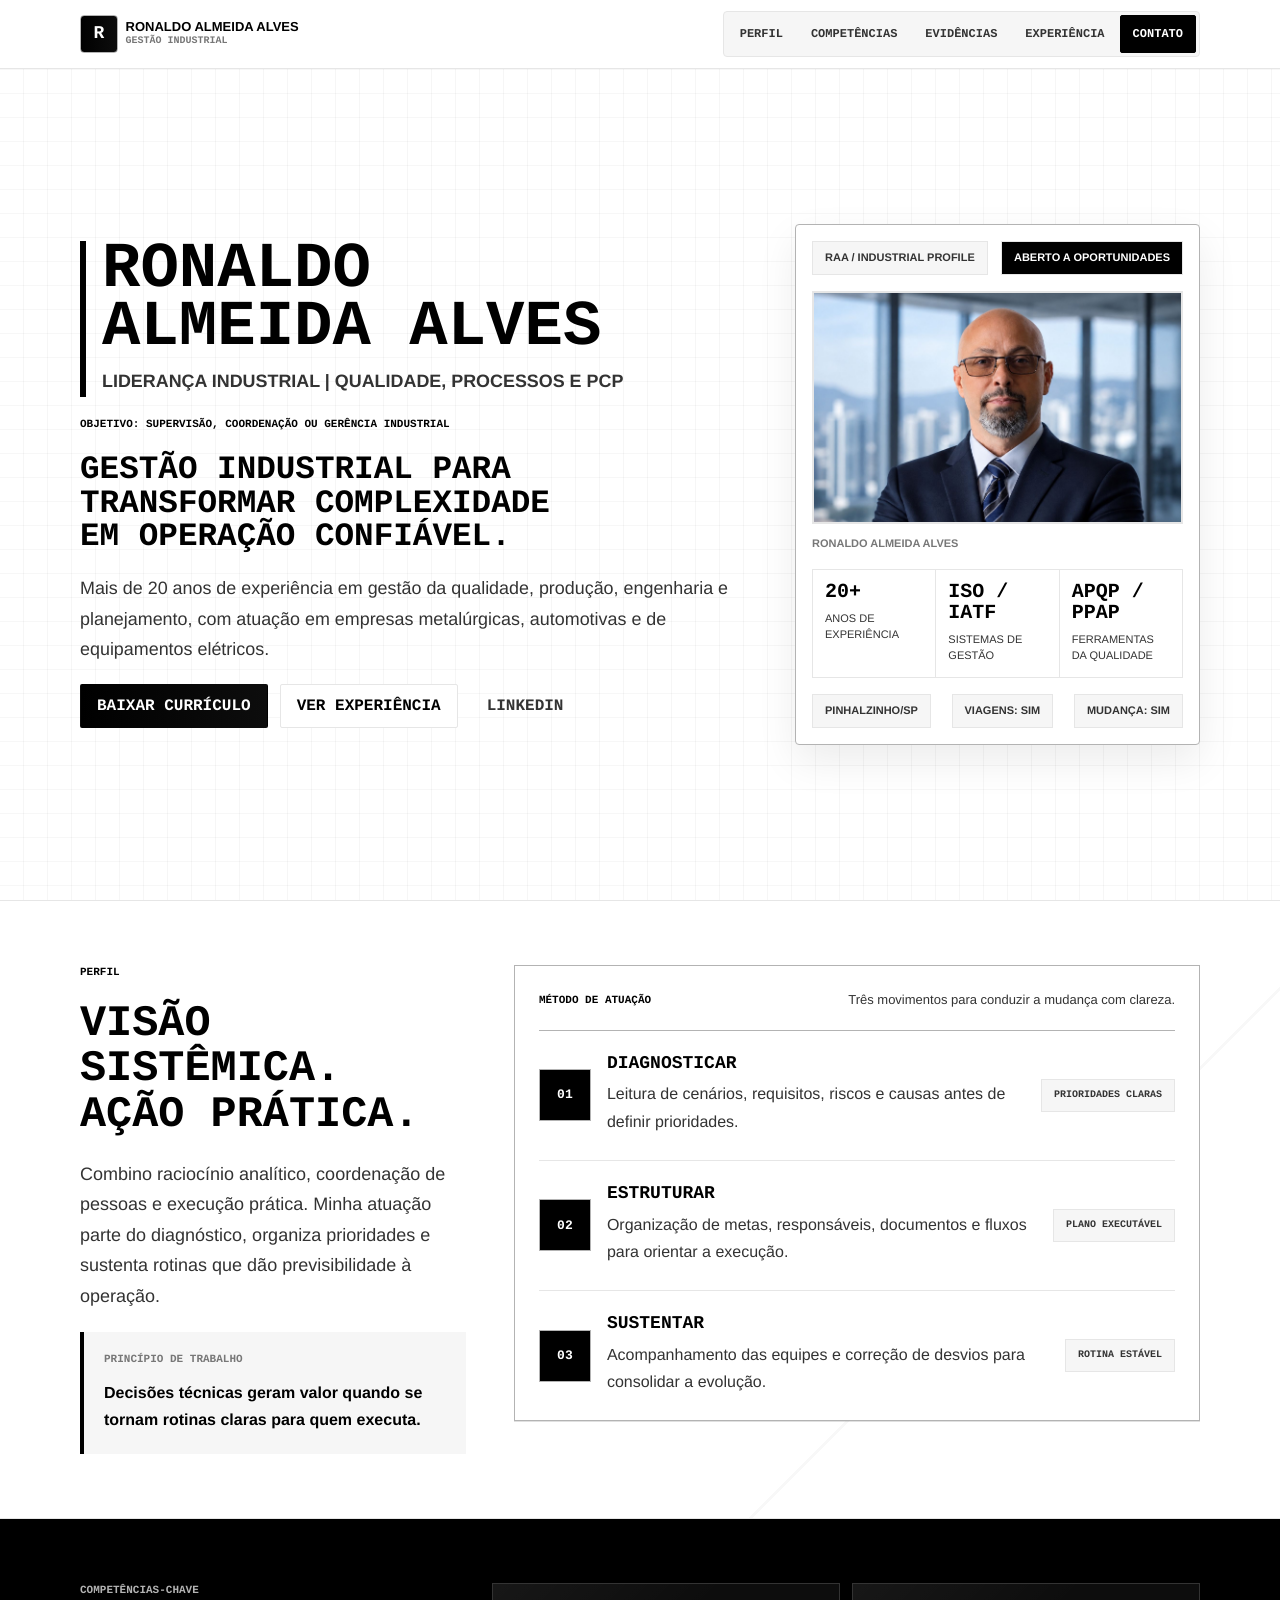
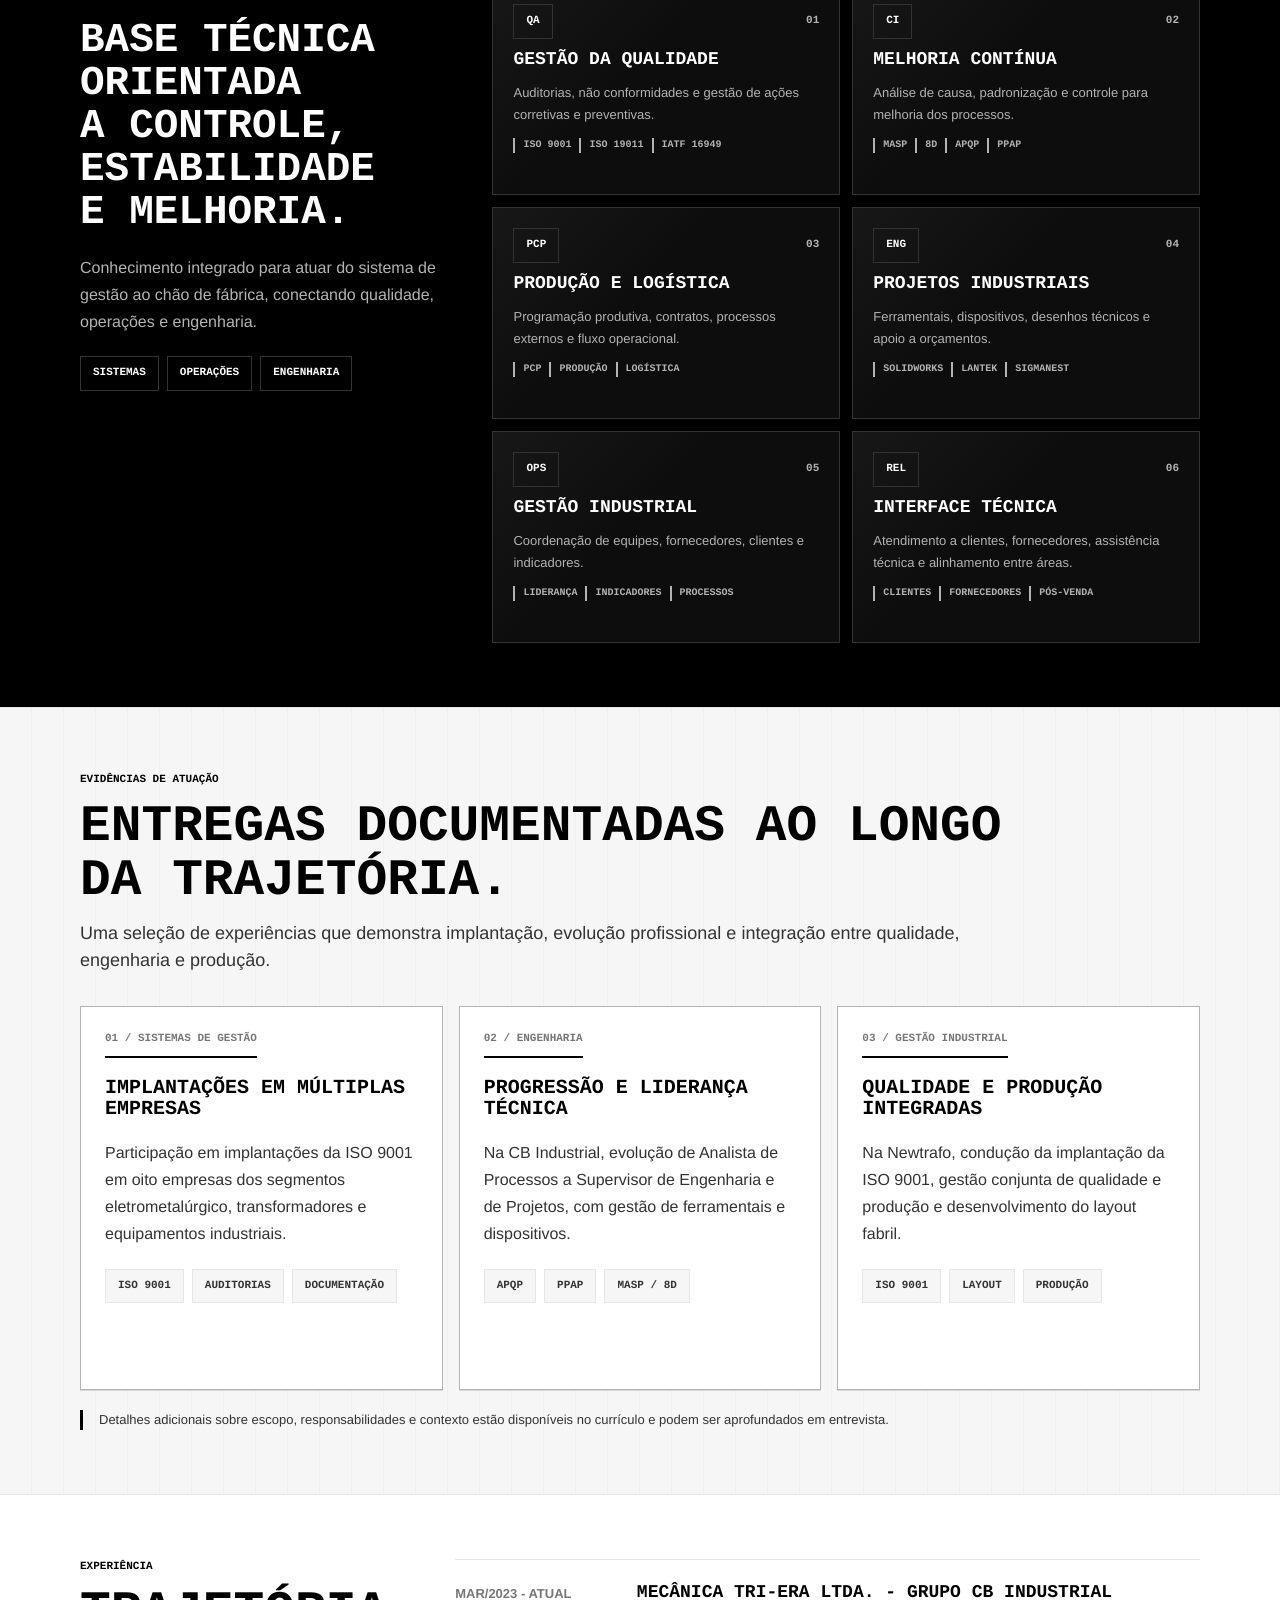
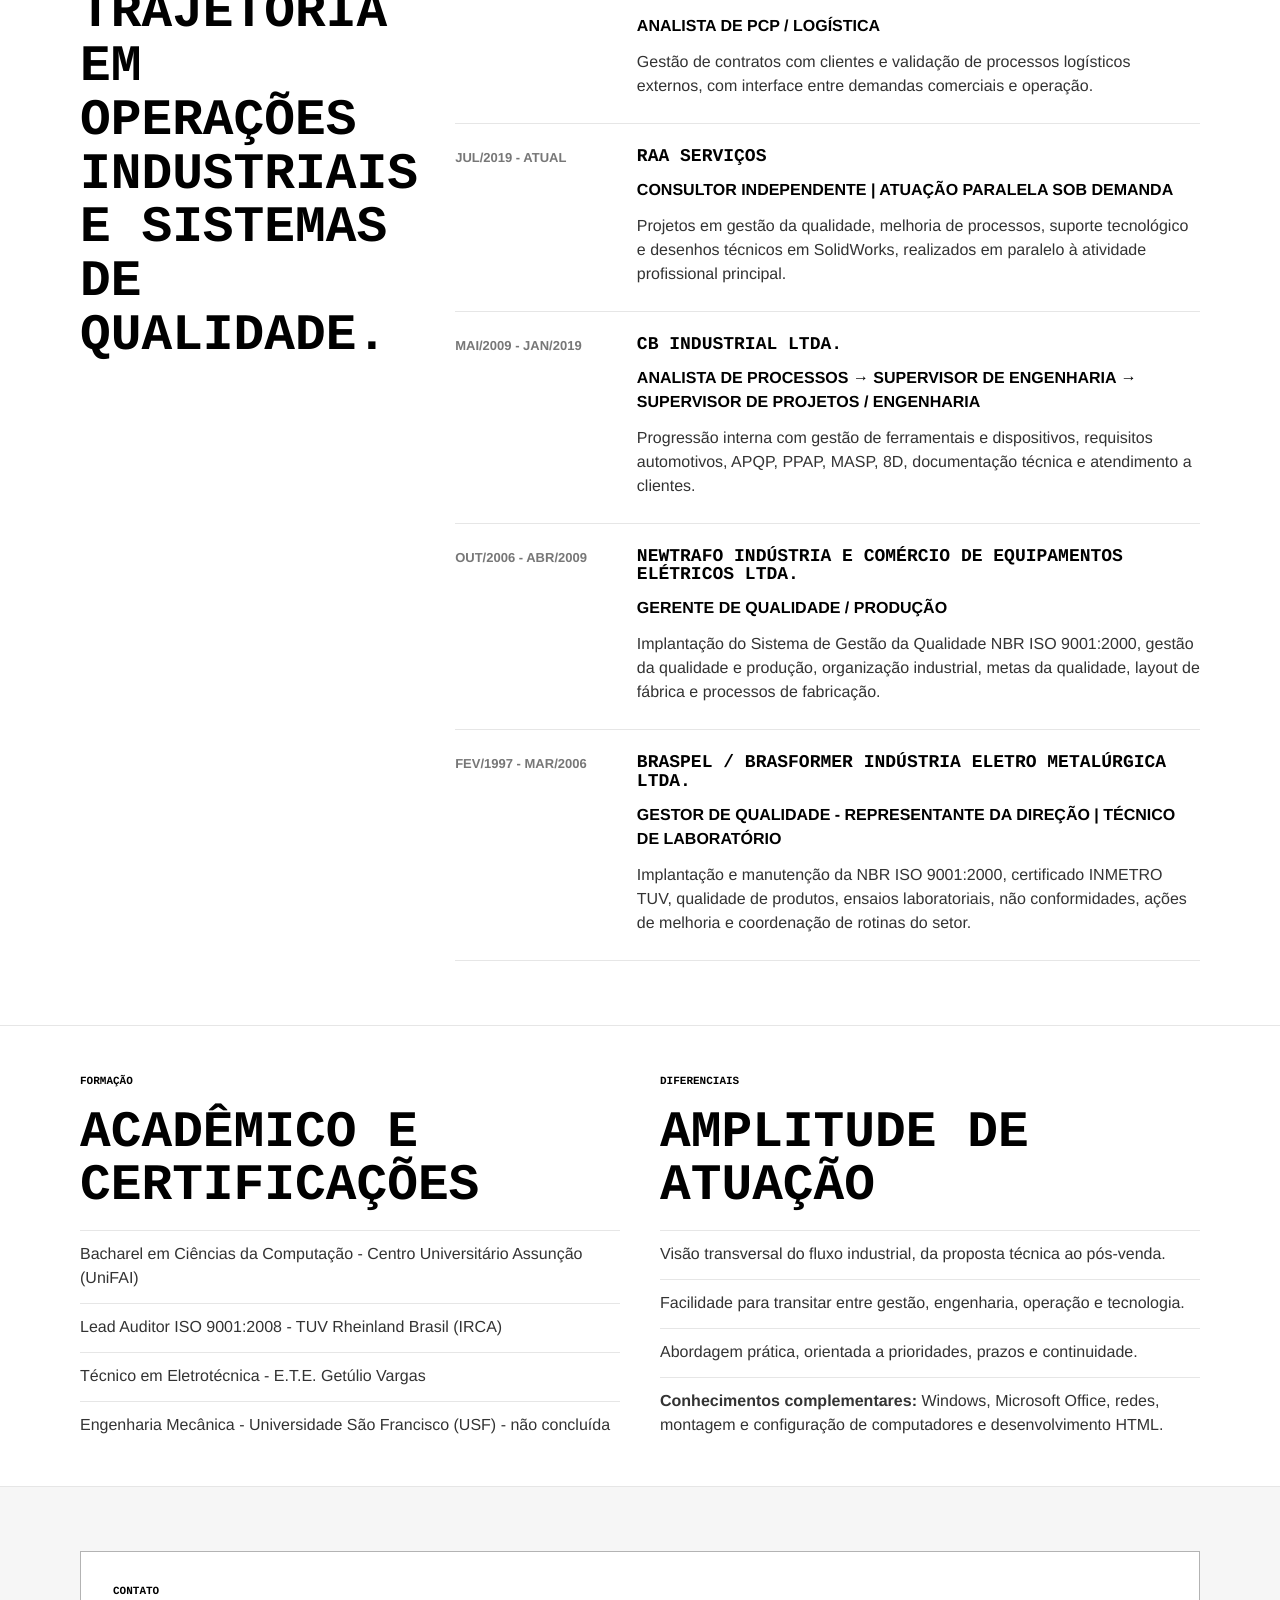
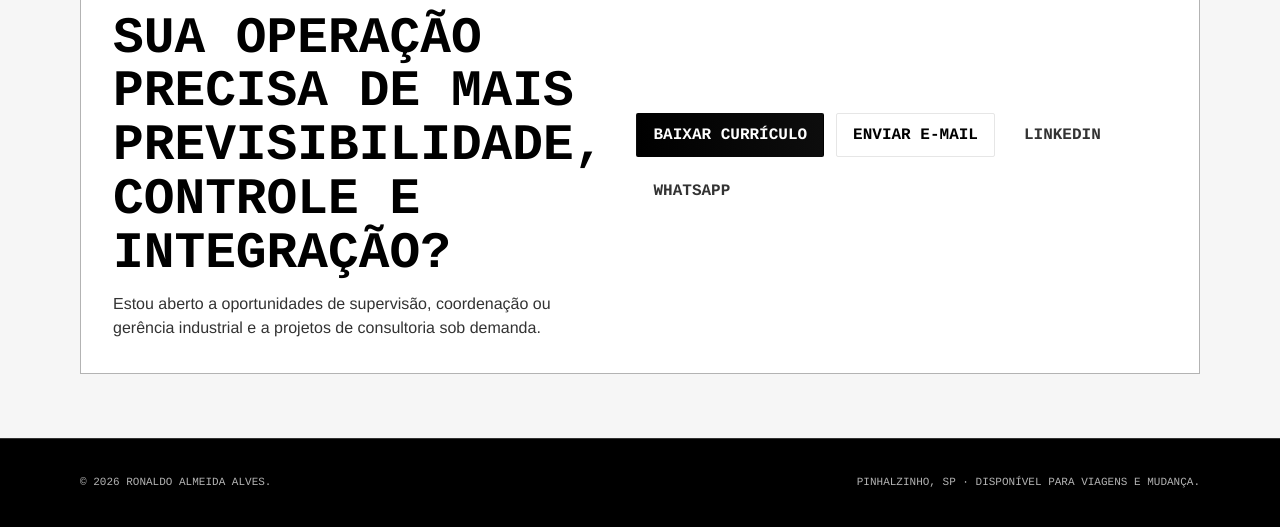
==== index.html @ 5440676a "Publica portfolio profissional" ====
<!doctype html>
<html lang="pt-BR">
  <head>
    <meta charset="utf-8">
    <meta name="viewport" content="width=device-width, initial-scale=1">
    <meta name="description" content="Portfólio de Ronaldo Almeida Alves, profissional de liderança industrial com mais de 20 anos de experiência em qualidade, processos, produção e PCP.">
    <meta name="author" content="Ronaldo Almeida Alves">
    <meta name="robots" content="index, follow">
    <meta name="theme-color" content="#000000">
    <meta property="og:locale" content="pt_BR">
    <meta property="og:type" content="website">
    <meta property="og:title" content="Ronaldo Almeida Alves | Liderança Industrial">
    <meta property="og:description" content="Mais de 20 anos de experiência em qualidade, processos, produção, engenharia e planejamento industrial.">
    <meta property="og:image" content="./assets/images/compartilhamento-raa.png">
    <meta property="og:image:width" content="1200">
    <meta property="og:image:height" content="630">
    <meta name="twitter:card" content="summary_large_image">
    <title>Ronaldo Almeida Alves | Liderança Industrial</title>
    <link rel="icon" href="./assets/icons/favicon.svg" type="image/svg+xml">
    <link rel="me" href="https://www.linkedin.com/in/ronaldoalves1978">
    <link rel="stylesheet" href="./assets/css/design-system/tokens/tokens.css">
    <link rel="stylesheet" href="./assets/css/design-system/components.css">
    <link rel="stylesheet" href="./assets/css/portfolio.css">
    <script src="./assets/js/portfolio.js" defer></script>
  </head>
  <body>
    <a class="skip-link" href="#conteudo">Pular para o conteúdo</a>
    <header class="site-header">
      <div class="ds-container site-header__inner">
        <a class="ds-logo" href="#topo" aria-label="Ronaldo Almeida Alves">
          <span class="ds-logo__mark">R</span>
          <span class="site-brand__text">
            <strong>Ronaldo Almeida Alves</strong>
            <small>Gestão industrial</small>
          </span>
        </a>
        <button class="menu-toggle" type="button" aria-expanded="false" aria-controls="navegacao-principal">
          <span>Menu</span>
          <span class="menu-toggle__icon" aria-hidden="true"></span>
        </button>
        <nav class="site-nav" id="navegacao-principal" aria-label="Navegação principal">
          <a href="#perfil">Perfil</a>
          <a href="#competencias">Competências</a>
          <a href="#resultados">Evidências</a>
          <a href="#experiencia">Experiência</a>
          <a class="site-nav__contact" href="#contato">Contato</a>
        </nav>
      </div>
    </header>

    <main id="conteudo" tabindex="-1">
      <section class="hero">
        <span id="topo" class="anchor-target" aria-hidden="true"></span>
        <div class="ds-container hero__grid">
          <div class="hero__content">
            <div class="hero-identity" aria-label="Identidade profissional">
              <h1 class="hero-identity__name">Ronaldo Almeida Alves</h1>
              <p class="hero-identity__role">Liderança Industrial | Qualidade, Processos e PCP</p>
            </div>
            <span class="ds-eyebrow">Objetivo: supervisão, coordenação ou gerência industrial</span>
            <h2 class="hero__statement">Gestão industrial para transformar complexidade em operação confiável.</h2>
            <p>
              Mais de 20 anos de experiência em gestão da qualidade, produção, engenharia e planejamento, com atuação em empresas metalúrgicas, automotivas e de equipamentos elétricos.
            </p>
            <div class="hero__actions">
              <a class="ds-button ds-button--primary" href="./CV-Ronaldo.pdf" download>Baixar currículo</a>
              <a class="ds-button ds-button--secondary" href="#experiencia">Ver experiência</a>
              <a class="ds-button ds-button--ghost" href="https://www.linkedin.com/in/ronaldoalves1978" target="_blank" rel="me noopener noreferrer">LinkedIn</a>
            </div>
          </div>

          <aside class="hero-panel" aria-label="Resumo profissional">
            <div class="hero-panel__top">
              <span class="panel-code">RAA / INDUSTRIAL PROFILE</span>
              <span class="panel-status">Aberto a oportunidades</span>
            </div>
            <figure class="hero-photo">
              <div class="hero-photo__placeholder">
                <img src="./assets/images/perfil-raa.jpeg" width="1527" height="1030" alt="Retrato profissional de Ronaldo Almeida Alves" fetchpriority="high" decoding="async">
              </div>
              <figcaption>Ronaldo Almeida Alves</figcaption>
            </figure>
            <dl class="hero-metrics">
              <div>
                <dt>20+</dt>
                <dd>anos de experiência</dd>
              </div>
              <div>
                <dt>ISO / IATF</dt>
                <dd>sistemas de gestão</dd>
              </div>
              <div>
                <dt>APQP / PPAP</dt>
                <dd>ferramentas da qualidade</dd>
              </div>
            </dl>
            <div class="availability">
              <span>Pinhalzinho/SP</span>
              <span>Viagens: sim</span>
              <span>Mudança: sim</span>
            </div>
          </aside>
        </div>
      </section>

      <section class="section profile-section" id="perfil">
        <div class="ds-container profile-layout">
          <div class="section__heading profile-intro">
            <span class="ds-eyebrow">Perfil</span>
            <h2>Visão sistêmica. Ação prática.</h2>
            <p class="lead">
              Combino raciocínio analítico, coordenação de pessoas e execução prática. Minha atuação parte do diagnóstico, organiza prioridades e sustenta rotinas que dão previsibilidade à operação.
            </p>
            <div class="profile-principle">
              <span>Princípio de trabalho</span>
              <p>Decisões técnicas geram valor quando se tornam rotinas claras para quem executa.</p>
            </div>
          </div>
          <div class="profile-process-panel">
            <div class="profile-process__header">
              <span class="ds-eyebrow">Método de atuação</span>
              <p>Três movimentos para conduzir a mudança com clareza.</p>
            </div>
            <ol class="profile-process">
              <li class="profile-step">
                <span class="profile-step__index">01</span>
                <div class="profile-step__body">
                  <h3>Diagnosticar</h3>
                  <p>Leitura de cenários, requisitos, riscos e causas antes de definir prioridades.</p>
                </div>
                <span class="profile-step__output">Prioridades claras</span>
              </li>
              <li class="profile-step">
                <span class="profile-step__index">02</span>
                <div class="profile-step__body">
                  <h3>Estruturar</h3>
                  <p>Organização de metas, responsáveis, documentos e fluxos para orientar a execução.</p>
                </div>
                <span class="profile-step__output">Plano executável</span>
              </li>
              <li class="profile-step">
                <span class="profile-step__index">03</span>
                <div class="profile-step__body">
                  <h3>Sustentar</h3>
                  <p>Acompanhamento das equipes e correção de desvios para consolidar a evolução.</p>
                </div>
                <span class="profile-step__output">Rotina estável</span>
              </li>
            </ol>
          </div>
        </div>
      </section>

      <section class="section section--dark" id="competencias">
        <div class="ds-container capability-layout">
          <div class="section__heading capability-intro">
            <span class="ds-eyebrow">Competências-chave</span>
            <h2>Base técnica orientada a controle, estabilidade e melhoria.</h2>
            <p>Conhecimento integrado para atuar do sistema de gestão ao chão de fábrica, conectando qualidade, operações e engenharia.</p>
            <ul class="capability-focus" aria-label="Principais frentes de atuação">
              <li>Sistemas</li>
              <li>Operações</li>
              <li>Engenharia</li>
            </ul>
          </div>
          <div class="capability-grid">
            <article class="capability">
              <div class="capability__meta"><span class="capability__code">QA</span><span class="capability__number">01</span></div>
              <h3>Gestão da qualidade</h3>
              <p>Auditorias, não conformidades e gestão de ações corretivas e preventivas.</p>
              <ul class="capability__tools"><li>ISO 9001</li><li>ISO 19011</li><li>IATF 16949</li></ul>
            </article>
            <article class="capability">
              <div class="capability__meta"><span class="capability__code">CI</span><span class="capability__number">02</span></div>
              <h3>Melhoria contínua</h3>
              <p>Análise de causa, padronização e controle para melhoria dos processos.</p>
              <ul class="capability__tools"><li>MASP</li><li>8D</li><li>APQP</li><li>PPAP</li></ul>
            </article>
            <article class="capability">
              <div class="capability__meta"><span class="capability__code">PCP</span><span class="capability__number">03</span></div>
              <h3>Produção e logística</h3>
              <p>Programação produtiva, contratos, processos externos e fluxo operacional.</p>
              <ul class="capability__tools"><li>PCP</li><li>Produção</li><li>Logística</li></ul>
            </article>
            <article class="capability">
              <div class="capability__meta"><span class="capability__code">ENG</span><span class="capability__number">04</span></div>
              <h3>Projetos industriais</h3>
              <p>Ferramentais, dispositivos, desenhos técnicos e apoio a orçamentos.</p>
              <ul class="capability__tools"><li>SolidWorks</li><li>Lantek</li><li>SigmaNEST</li></ul>
            </article>
            <article class="capability">
              <div class="capability__meta"><span class="capability__code">OPS</span><span class="capability__number">05</span></div>
              <h3>Gestão industrial</h3>
              <p>Coordenação de equipes, fornecedores, clientes e indicadores.</p>
              <ul class="capability__tools"><li>Liderança</li><li>Indicadores</li><li>Processos</li></ul>
            </article>
            <article class="capability">
              <div class="capability__meta"><span class="capability__code">REL</span><span class="capability__number">06</span></div>
              <h3>Interface técnica</h3>
              <p>Atendimento a clientes, fornecedores, assistência técnica e alinhamento entre áreas.</p>
              <ul class="capability__tools"><li>Clientes</li><li>Fornecedores</li><li>Pós-venda</li></ul>
            </article>
          </div>
        </div>
      </section>

      <section class="section results-section" id="resultados">
        <div class="ds-container">
          <div class="section__heading section__heading--wide">
            <span class="ds-eyebrow">Evidências de atuação</span>
            <h2>Entregas documentadas ao longo da trajetória.</h2>
            <p class="lead">Uma seleção de experiências que demonstra implantação, evolução profissional e integração entre qualidade, engenharia e produção.</p>
          </div>
          <div class="results-grid">
            <article class="result-card">
              <span class="result-card__index">01 / Sistemas de gestão</span>
              <h3>Implantações em múltiplas empresas</h3>
              <p>Participação em implantações da ISO 9001 em oito empresas dos segmentos eletrometalúrgico, transformadores e equipamentos industriais.</p>
              <ul class="result-card__tags" aria-label="Entregas relacionadas">
                <li>ISO 9001</li>
                <li>Auditorias</li>
                <li>Documentação</li>
              </ul>
            </article>
            <article class="result-card">
              <span class="result-card__index">02 / Engenharia</span>
              <h3>Progressão e liderança técnica</h3>
              <p>Na CB Industrial, evolução de Analista de Processos a Supervisor de Engenharia e de Projetos, com gestão de ferramentais e dispositivos.</p>
              <ul class="result-card__tags" aria-label="Entregas relacionadas">
                <li>APQP</li>
                <li>PPAP</li>
                <li>MASP / 8D</li>
              </ul>
            </article>
            <article class="result-card">
              <span class="result-card__index">03 / Gestão industrial</span>
              <h3>Qualidade e produção integradas</h3>
              <p>Na Newtrafo, condução da implantação da ISO 9001, gestão conjunta de qualidade e produção e desenvolvimento do layout fabril.</p>
              <ul class="result-card__tags" aria-label="Entregas relacionadas">
                <li>ISO 9001</li>
                <li>Layout</li>
                <li>Produção</li>
              </ul>
            </article>
          </div>
          <p class="results-note">Detalhes adicionais sobre escopo, responsabilidades e contexto estão disponíveis no currículo e podem ser aprofundados em entrevista.</p>
        </div>
      </section>

      <section class="section" id="experiencia">
        <div class="ds-container section__grid">
          <div class="section__heading">
            <span class="ds-eyebrow">Experiência</span>
            <h2>Trajetória em operações industriais e sistemas de qualidade.</h2>
          </div>
          <div class="timeline">
            <article class="timeline-item">
              <div class="timeline-item__date">Mar/2023 - Atual</div>
              <div class="timeline-item__body">
                <h3>Mecânica Tri-Era Ltda. - Grupo CB Industrial</h3>
                <p class="role">Analista de PCP / Logística</p>
                <p>Gestão de contratos com clientes e validação de processos logísticos externos, com interface entre demandas comerciais e operação.</p>
              </div>
            </article>

            <article class="timeline-item">
              <div class="timeline-item__date">Jul/2019 - Atual</div>
              <div class="timeline-item__body">
                <h3>RAA Serviços</h3>
                <p class="role">Consultor independente | Atuação paralela sob demanda</p>
                <p>Projetos em gestão da qualidade, melhoria de processos, suporte tecnológico e desenhos técnicos em SolidWorks, realizados em paralelo à atividade profissional principal.</p>
              </div>
            </article>

            <article class="timeline-item">
              <div class="timeline-item__date">Mai/2009 - Jan/2019</div>
              <div class="timeline-item__body">
                <h3>CB Industrial Ltda.</h3>
                <p class="role">Analista de Processos → Supervisor de Engenharia → Supervisor de Projetos / Engenharia</p>
                <p>Progressão interna com gestão de ferramentais e dispositivos, requisitos automotivos, APQP, PPAP, MASP, 8D, documentação técnica e atendimento a clientes.</p>
              </div>
            </article>

            <article class="timeline-item">
              <div class="timeline-item__date">Out/2006 - Abr/2009</div>
              <div class="timeline-item__body">
                <h3>Newtrafo Indústria e Comércio de Equipamentos Elétricos Ltda.</h3>
                <p class="role">Gerente de Qualidade / Produção</p>
                <p>Implantação do Sistema de Gestão da Qualidade NBR ISO 9001:2000, gestão da qualidade e produção, organização industrial, metas da qualidade, layout de fábrica e processos de fabricação.</p>
              </div>
            </article>

            <article class="timeline-item">
              <div class="timeline-item__date">Fev/1997 - Mar/2006</div>
              <div class="timeline-item__body">
                <h3>BRASPEL / BRASFORMER Indústria Eletro Metalúrgica Ltda.</h3>
                <p class="role">Gestor de Qualidade - Representante da Direção | Técnico de Laboratório</p>
                <p>Implantação e manutenção da NBR ISO 9001:2000, certificado INMETRO TUV, qualidade de produtos, ensaios laboratoriais, não conformidades, ações de melhoria e coordenação de rotinas do setor.</p>
              </div>
            </article>
          </div>
        </div>
      </section>

      <section class="section section--compact">
        <div class="ds-container proof-grid">
          <article>
            <span class="ds-eyebrow">Formação</span>
            <h2>Acadêmico e certificações</h2>
            <ul class="technical-list">
              <li>Bacharel em Ciências da Computação - Centro Universitário Assunção (UniFAI)</li>
              <li>Lead Auditor ISO 9001:2008 - TUV Rheinland Brasil (IRCA)</li>
              <li>Técnico em Eletrotécnica - E.T.E. Getúlio Vargas</li>
              <li>Engenharia Mecânica - Universidade São Francisco (USF) - não concluída</li>
            </ul>
          </article>

          <article>
            <span class="ds-eyebrow">Diferenciais</span>
            <h2>Amplitude de atuação</h2>
            <ul class="technical-list">
              <li>Visão transversal do fluxo industrial, da proposta técnica ao pós-venda.</li>
              <li>Facilidade para transitar entre gestão, engenharia, operação e tecnologia.</li>
              <li>Abordagem prática, orientada a prioridades, prazos e continuidade.</li>
              <li><strong>Conhecimentos complementares:</strong> Windows, Microsoft Office, redes, montagem e configuração de computadores e desenvolvimento HTML.</li>
            </ul>
          </article>
        </div>
      </section>

      <section class="contact-section" id="contato">
        <div class="ds-container contact-card">
          <div>
            <span class="ds-eyebrow">Contato</span>
            <h2>Sua operação precisa de mais previsibilidade, controle e integração?</h2>
            <p>Estou aberto a oportunidades de supervisão, coordenação ou gerência industrial e a projetos de consultoria sob demanda.</p>
          </div>
          <div class="contact-actions">
            <a class="ds-button ds-button--primary" href="./CV-Ronaldo.pdf" download>Baixar currículo</a>
            <a class="ds-button ds-button--secondary" href="mailto:raamobile@icloud.com">Enviar e-mail</a>
            <a class="ds-button ds-button--ghost" href="https://www.linkedin.com/in/ronaldoalves1978" target="_blank" rel="me noopener noreferrer">LinkedIn</a>
            <a class="ds-button ds-button--ghost" href="https://wa.me/5511983111012" target="_blank" rel="noopener noreferrer" aria-label="Conversar com Ronaldo pelo WhatsApp">WhatsApp</a>
          </div>
        </div>
      </section>
    </main>

    <footer class="site-footer">
      <div class="ds-container site-footer__inner">
        <p>© <span id="current-year">2026</span> Ronaldo Almeida Alves.</p>
        <p>Pinhalzinho, SP · Disponível para viagens e mudança.</p>
      </div>
    </footer>
  </body>
</html>
---- assets/css/design-system/tokens/tokens.css ----
:root {
  color-scheme: light;

  --color-black: #000000;
  --color-charcoal: #0d0d0d;
  --color-gray-900: #1a1a1a;
  --color-gray-700: #333333;
  --color-gray-400: #b3b3b3;
  --color-gray-200: #e6e6e6;
  --color-white: #ffffff;

  --color-bg: #ffffff;
  --color-surface: #ffffff;
  --color-surface-muted: #f6f6f6;
  --color-surface-strong: #0d0d0d;
  --color-text: #000000;
  --color-text-muted: #333333;
  --color-text-subtle: #777777;
  --color-text-inverse: #ffffff;
  --color-border: #e6e6e6;
  --color-border-strong: #b3b3b3;
  --color-brand: #000000;
  --color-brand-hover: #333333;
  --color-brand-soft: #f2f2f2;
  --color-success: #1a1a1a;
  --color-warning: #333333;
  --color-danger: #000000;
  --color-focus: #333333;

  --gradient-black: linear-gradient(90deg, #000000, #0d0d0d);
  --gradient-steel: linear-gradient(90deg, #0d0d0d, #1a1a1a);
  --gradient-machine: linear-gradient(90deg, #1a1a1a, #b3b3b3);
  --gradient-plate: linear-gradient(90deg, #b3b3b3, #e6e6e6);

  --font-sans: Inter, "Segoe UI", Roboto, Helvetica, Arial, sans-serif;
  --font-mono: Consolas, "Cascadia Mono", "Cascadia Code", "Liberation Mono", monospace;

  --font-size-xs: 0.6875rem;
  --font-size-sm: 0.8125rem;
  --font-size-md: 1rem;
  --font-size-lg: 1.125rem;
  --font-size-xl: 1.25rem;
  --font-size-2xl: 1.625rem;
  --font-size-3xl: 2.75rem;

  --font-weight-regular: 400;
  --font-weight-medium: 500;
  --font-weight-semibold: 600;
  --font-weight-bold: 700;

  --line-height-tight: 1.05;
  --line-height-base: 1.5;
  --line-height-relaxed: 1.7;

  --space-1: 0.25rem;
  --space-2: 0.5rem;
  --space-3: 0.75rem;
  --space-4: 1rem;
  --space-5: 1.25rem;
  --space-6: 1.5rem;
  --space-8: 2rem;
  --space-10: 2.5rem;
  --space-12: 3rem;
  --space-16: 4rem;

  --radius-sm: 0.125rem;
  --radius-md: 0.25rem;
  --radius-lg: 0.375rem;
  --radius-pill: 999px;

  --shadow-sm: 0 1px 0 rgb(0 0 0 / 0.12);
  --shadow-md: 0 16px 40px rgb(0 0 0 / 0.08);

  --container-max: 1120px;
  --transition-fast: 140ms ease;
}

[data-theme="dark"] {
  color-scheme: dark;

  --color-bg: #000000;
  --color-surface: #0d0d0d;
  --color-surface-muted: #1a1a1a;
  --color-surface-strong: #ffffff;
  --color-text: #ffffff;
  --color-text-muted: #b3b3b3;
  --color-text-subtle: #8a8a8a;
  --color-text-inverse: #000000;
  --color-border: #333333;
  --color-border-strong: #b3b3b3;
  --color-brand: #ffffff;
  --color-brand-hover: #e6e6e6;
  --color-brand-soft: #1a1a1a;
  --color-success: #e6e6e6;
  --color-warning: #b3b3b3;
  --color-danger: #ffffff;
  --color-focus: #ffffff;
}
---- assets/css/design-system/components.css ----
* {
  box-sizing: border-box;
}

html {
  background: var(--color-bg);
  color: var(--color-text);
  font-family: var(--font-sans);
  line-height: var(--line-height-base);
  text-rendering: geometricPrecision;
}

body {
  margin: 0;
  background: var(--color-bg);
  color: var(--color-text);
}

button,
input,
textarea,
select {
  font: inherit;
}

a {
  color: inherit;
}

.ds-container {
  width: min(100% - 2rem, var(--container-max));
  margin-inline: auto;
}

.ds-stack {
  display: grid;
  gap: var(--space-6);
}

.ds-cluster {
  display: flex;
  flex-wrap: wrap;
  align-items: center;
  gap: var(--space-3);
}

.ds-navbar {
  position: sticky;
  top: 0;
  z-index: 10;
  border-bottom: 1px solid var(--color-border);
  background: color-mix(in srgb, var(--color-surface) 96%, transparent);
  backdrop-filter: blur(12px);
}

.ds-navbar__inner {
  display: flex;
  min-height: 4rem;
  align-items: center;
  justify-content: space-between;
  gap: var(--space-4);
}

.ds-logo {
  display: inline-flex;
  align-items: center;
  gap: var(--space-2);
  font-weight: var(--font-weight-bold);
  letter-spacing: 0;
  text-decoration: none;
  text-transform: uppercase;
}

.ds-logo__mark {
  display: grid;
  width: 2rem;
  height: 2rem;
  place-items: center;
  border: 1px solid var(--color-border-strong);
  border-radius: var(--radius-sm);
  background: var(--gradient-black);
  color: var(--color-text-inverse);
}

.ds-navlinks {
  display: flex;
  align-items: center;
  gap: var(--space-4);
}

.ds-navlinks a {
  color: var(--color-text-muted);
  font-size: var(--font-size-sm);
  font-weight: var(--font-weight-medium);
  text-decoration: none;
  text-transform: uppercase;
}

.ds-navlinks a:hover {
  color: var(--color-text);
}

.ds-section-heading {
  display: grid;
  gap: var(--space-2);
  max-width: 680px;
}

.ds-eyebrow {
  color: var(--color-brand);
  font-size: var(--font-size-xs);
  font-weight: var(--font-weight-bold);
  letter-spacing: 0;
  text-transform: uppercase;
}

.ds-title {
  margin: 0;
  color: var(--color-text);
  font-size: clamp(var(--font-size-2xl), 4vw, var(--font-size-3xl));
  line-height: var(--line-height-tight);
  text-transform: uppercase;
}

.ds-subtitle {
  margin: 0;
  color: var(--color-text-muted);
  font-size: var(--font-size-md);
}

.ds-button {
  display: inline-flex;
  min-height: 2.75rem;
  align-items: center;
  justify-content: center;
  gap: var(--space-2);
  border: 1px solid transparent;
  border-radius: var(--radius-sm);
  cursor: pointer;
  font-weight: var(--font-weight-semibold);
  padding: 0 var(--space-4);
  text-decoration: none;
  text-transform: uppercase;
  transition: background var(--transition-fast), border-color var(--transition-fast), color var(--transition-fast), transform var(--transition-fast);
}

.ds-button:hover {
  transform: translateY(-1px);
}

.ds-button:focus-visible,
.ds-icon-button:focus-visible,
.ds-field input:focus-visible,
.ds-field textarea:focus-visible {
  outline: 2px solid var(--color-focus);
  outline-offset: 2px;
}

.ds-button--primary {
  background: var(--gradient-black);
  color: var(--color-text-inverse);
}

.ds-button--primary:hover {
  background: var(--color-brand-hover);
}

.ds-button--secondary {
  border-color: var(--color-border);
  background: var(--color-surface);
  color: var(--color-text);
}

.ds-button--secondary:hover {
  border-color: var(--color-border-strong);
}

.ds-button--ghost {
  background: transparent;
  color: var(--color-text-muted);
}

.ds-button--ghost:hover {
  background: var(--color-brand-soft);
  color: var(--color-text);
}

.ds-icon-button {
  display: inline-grid;
  width: 2.5rem;
  height: 2.5rem;
  place-items: center;
  border: 1px solid var(--color-border);
  border-radius: var(--radius-sm);
  background: var(--color-surface);
  color: var(--color-text);
  cursor: pointer;
}

.ds-badge {
  display: inline-flex;
  min-height: 1.75rem;
  align-items: center;
  border: 1px solid var(--color-border);
  border-radius: var(--radius-sm);
  background: var(--color-surface);
  color: var(--color-text);
  font-size: var(--font-size-xs);
  font-weight: var(--font-weight-bold);
  padding: 0 var(--space-3);
  text-transform: uppercase;
}

.ds-card {
  border: 1px solid var(--color-border);
  border-radius: var(--radius-md);
  background: var(--color-surface);
  box-shadow: var(--shadow-sm);
}

.ds-card__body {
  display: grid;
  gap: var(--space-4);
  padding: var(--space-5);
}

.ds-card__title {
  margin: 0;
  font-size: var(--font-size-xl);
  line-height: var(--line-height-tight);
  text-transform: uppercase;
}

.ds-card__text {
  margin: 0;
  color: var(--color-text-muted);
}

.ds-field {
  display: grid;
  gap: var(--space-2);
}

.ds-field label {
  color: var(--color-text);
  font-size: var(--font-size-sm);
  font-weight: var(--font-weight-semibold);
  text-transform: uppercase;
}

.ds-field input,
.ds-field textarea {
  width: 100%;
  border: 1px solid var(--color-border);
  border-radius: var(--radius-sm);
  background: var(--color-surface);
  color: var(--color-text);
  padding: 0.75rem 0.875rem;
}

.ds-field textarea {
  min-height: 8rem;
  resize: vertical;
}

.ds-project-card {
  display: grid;
  min-height: 100%;
  overflow: hidden;
}

.ds-project-card__media {
  min-height: 12rem;
  background:
    linear-gradient(135deg, rgb(0 0 0 / 0.08), transparent 48%),
    repeating-linear-gradient(90deg, transparent 0 17px, rgb(0 0 0 / 0.04) 17px 18px),
    var(--color-surface-muted);
}

.ds-project-card__meta {
  display: flex;
  flex-wrap: wrap;
  gap: var(--space-2);
}

.ds-grid {
  display: grid;
  gap: var(--space-5);
  grid-template-columns: repeat(auto-fit, minmax(min(100%, 18rem), 1fr));
}

@media (max-width: 720px) {
  .ds-navbar__inner {
    align-items: flex-start;
    flex-direction: column;
    padding-block: var(--space-3);
  }

  .ds-navlinks {
    width: 100%;
    justify-content: space-between;
  }
}
---- assets/css/portfolio.css ----
body {
  min-width: 320px;
}

html {
  scroll-behavior: smooth;
  scroll-padding-top: 5.5rem;
}

h1,
h2,
h3,
.ds-eyebrow,
.ds-button,
.site-nav,
.menu-toggle {
  font-family: var(--font-mono);
}

.skip-link {
  position: fixed;
  top: var(--space-3);
  left: var(--space-3);
  z-index: 100;
  border: 2px solid var(--color-black);
  background: var(--color-white);
  color: var(--color-black);
  font-weight: var(--font-weight-bold);
  padding: var(--space-3) var(--space-4);
  text-decoration: none;
  transform: translateY(-200%);
  transition: transform var(--transition-fast);
}

.skip-link:focus {
  transform: translateY(0);
}

[id] {
  scroll-margin-top: 5.5rem;
}

.anchor-target {
  position: absolute;
  inset: 0 auto auto 0;
}

.site-header {
  position: sticky;
  top: 0;
  z-index: 20;
  border-bottom: 1px solid var(--color-border);
  background: color-mix(in srgb, var(--color-surface) 92%, transparent);
  backdrop-filter: blur(18px);
  transition: box-shadow var(--transition-fast), background var(--transition-fast);
}

.site-header.is-scrolled {
  background: color-mix(in srgb, var(--color-surface) 98%, transparent);
  box-shadow: 0 10px 30px rgb(0 0 0 / 0.07);
}

.site-header__inner {
  position: relative;
  display: flex;
  min-height: 4.25rem;
  align-items: center;
  justify-content: space-between;
  gap: var(--space-6);
}

.site-header .ds-logo {
  flex: 0 1 auto;
  min-width: 0;
}

.site-header .ds-logo__mark {
  width: 2.35rem;
  height: 2.35rem;
  flex: 0 0 auto;
  border-radius: var(--radius-md);
  font-family: var(--font-mono);
  font-size: var(--font-size-lg);
}

.site-brand__text {
  display: grid;
  min-width: 0;
  gap: 0.08rem;
}

.site-brand__text strong {
  overflow: hidden;
  font-family: var(--font-sans);
  font-size: var(--font-size-sm);
  line-height: 1.15;
  text-overflow: ellipsis;
  white-space: nowrap;
}

.site-brand__text small {
  color: var(--color-text-subtle);
  font-family: var(--font-mono);
  font-size: 0.625rem;
  font-weight: var(--font-weight-bold);
  line-height: 1.2;
  text-transform: uppercase;
}

.menu-toggle {
  display: none;
  min-height: 2.75rem;
  align-items: center;
  gap: var(--space-3);
  border: 1px solid var(--color-border-strong);
  background: var(--color-surface);
  color: var(--color-text);
  cursor: pointer;
  font-size: var(--font-size-xs);
  font-weight: var(--font-weight-bold);
  padding-inline: var(--space-3);
  text-transform: uppercase;
}

.menu-toggle__icon,
.menu-toggle__icon::before,
.menu-toggle__icon::after {
  display: block;
  width: 1.1rem;
  height: 2px;
  background: currentColor;
  content: "";
  transition: transform var(--transition-fast);
}

.menu-toggle__icon {
  position: relative;
}

.menu-toggle__icon::before,
.menu-toggle__icon::after {
  position: absolute;
  left: 0;
}

.menu-toggle__icon::before {
  top: -0.35rem;
}

.menu-toggle__icon::after {
  top: 0.35rem;
}

.menu-toggle[aria-expanded="true"] .menu-toggle__icon {
  background: transparent;
}

.menu-toggle[aria-expanded="true"] .menu-toggle__icon::before {
  top: 0;
  transform: rotate(45deg);
}

.menu-toggle[aria-expanded="true"] .menu-toggle__icon::after {
  top: 0;
  transform: rotate(-45deg);
}

.site-nav {
  display: flex;
  flex-wrap: wrap;
  align-items: center;
  justify-content: flex-end;
  gap: 2px;
  margin-left: auto;
  border: 1px solid var(--color-border);
  border-radius: var(--radius-md);
  background: var(--color-surface-muted);
  padding: 3px;
}

.site-nav a {
  display: inline-flex;
  min-height: 2.35rem;
  align-items: center;
  justify-content: center;
  border: 1px solid transparent;
  border-radius: var(--radius-sm);
  color: var(--color-text-muted);
  font-size: 0.75rem;
  font-weight: var(--font-weight-bold);
  padding-inline: clamp(var(--space-2), 1.15vw, var(--space-3));
  text-decoration: none;
  text-transform: uppercase;
  transition: background var(--transition-fast), border-color var(--transition-fast), color var(--transition-fast);
}

.site-nav a:hover {
  border-color: var(--color-border);
  background: var(--color-surface);
  color: var(--color-text);
}

.site-nav a[aria-current="true"] {
  border-color: var(--color-border);
  background: var(--color-surface);
  color: var(--color-text);
  box-shadow: var(--shadow-sm);
}

.site-nav .site-nav__contact,
.site-nav .site-nav__contact:hover,
.site-nav .site-nav__contact[aria-current="true"] {
  border-color: var(--color-black);
  background: var(--color-black);
  color: var(--color-white);
  box-shadow: none;
}

.site-nav a:focus-visible,
.ds-logo:focus-visible,
.menu-toggle:focus-visible,
.skip-link:focus-visible {
  outline: 2px solid var(--color-focus);
  outline-offset: 4px;
}

.hero {
  position: relative;
  min-height: calc(100vh - 4.25rem);
  display: grid;
  align-items: center;
  border-bottom: 1px solid var(--color-border);
  background:
    linear-gradient(90deg, transparent 0 23px, rgb(0 0 0 / 0.035) 23px 24px),
    linear-gradient(0deg, transparent 0 23px, rgb(0 0 0 / 0.03) 23px 24px),
    var(--color-bg);
  background-size: 24px 24px;
  padding-block: clamp(var(--space-8), 6vw, var(--space-12));
}

.hero__grid {
  display: grid;
  grid-template-columns: minmax(0, 1.2fr) minmax(19rem, 0.72fr);
  align-items: center;
  gap: clamp(var(--space-6), 4vw, var(--space-10));
}

.hero__content {
  display: grid;
  gap: var(--space-5);
  max-width: 53rem;
}

.hero-identity {
  display: grid;
  gap: var(--space-2);
  width: fit-content;
  border-left: 6px solid var(--color-black);
  padding-left: var(--space-4);
}

.hero .hero-identity__name,
.hero-identity__role {
  margin: 0;
  text-transform: uppercase;
}

.hero .hero-identity__name {
  color: var(--color-text);
  font-size: clamp(2.5rem, 5vw, 5.25rem);
  font-weight: var(--font-weight-bold);
  line-height: 0.92;
  text-wrap: balance;
}

.hero .hero-identity__role {
  color: var(--color-text-muted);
  font-size: clamp(var(--font-size-sm), 1.4vw, var(--font-size-lg));
  font-weight: var(--font-weight-bold);
}

.hero__statement {
  max-width: 24ch;
  margin: 0;
  color: var(--color-text);
  font-size: clamp(1.45rem, 2.55vw, 2.5rem);
  line-height: 1.02;
  text-wrap: balance;
  text-transform: uppercase;
}

.hero p {
  max-width: 58rem;
  margin: 0;
  color: var(--color-text-muted);
  font-size: clamp(var(--font-size-md), 1.4vw, var(--font-size-lg));
  line-height: var(--line-height-relaxed);
}

.hero__actions,
.contact-actions {
  display: flex;
  flex-wrap: wrap;
  gap: var(--space-3);
}

.hero-panel {
  display: grid;
  gap: var(--space-4);
  border: 1px solid var(--color-border-strong);
  border-radius: var(--radius-md);
  background: var(--color-surface);
  box-shadow: var(--shadow-md);
  padding: var(--space-4);
}

.hero-photo {
  display: grid;
  gap: var(--space-3);
  margin: 0;
}

.hero-photo__placeholder {
  display: grid;
  min-height: 0;
  place-items: center;
  border: 1px solid var(--color-border);
  background:
    linear-gradient(135deg, rgb(0 0 0 / 0.08) 0 25%, transparent 25% 50%, rgb(0 0 0 / 0.08) 50% 75%, transparent 75%),
    var(--color-surface-muted);
  background-size: 18px 18px;
  color: var(--color-text);
  overflow: hidden;
}

.hero-photo__placeholder span {
  display: grid;
  width: 7rem;
  aspect-ratio: 1;
  place-items: center;
  border: 1px solid var(--color-border-strong);
  background: var(--color-surface);
  color: var(--color-text);
  font-size: var(--font-size-2xl);
  font-weight: var(--font-weight-bold);
}

.hero-photo img {
  display: block;
  width: 100%;
  height: auto;
  aspect-ratio: 8 / 5;
  border: 1px solid var(--color-border);
  object-fit: cover;
  object-position: center 38%;
}

.hero-photo figcaption {
  color: var(--color-text-subtle);
  font-size: var(--font-size-xs);
  font-weight: var(--font-weight-bold);
  text-transform: uppercase;
}

.hero-panel__top,
.availability {
  display: flex;
  flex-wrap: wrap;
  align-items: center;
  justify-content: space-between;
  gap: var(--space-3);
}

.panel-code,
.panel-status,
.availability span {
  border: 1px solid var(--color-border);
  background: var(--color-surface-muted);
  color: var(--color-text-muted);
  font-size: var(--font-size-xs);
  font-weight: var(--font-weight-bold);
  padding: var(--space-2) var(--space-3);
  text-transform: uppercase;
}

.panel-status {
  background: var(--color-black);
  color: var(--color-white);
}

.hero-metrics {
  display: grid;
  grid-template-columns: repeat(3, minmax(0, 1fr));
  gap: 1px;
  margin: 0;
  border: 1px solid var(--color-border);
  background: var(--color-border);
}

.hero-metrics div {
  display: grid;
  align-content: start;
  gap: var(--space-2);
  min-width: 0;
  background: var(--color-surface);
  padding: var(--space-3);
}

.hero-metrics dt {
  color: var(--color-text);
  font-family: var(--font-mono);
  font-size: clamp(var(--font-size-md), 1.7vw, var(--font-size-xl));
  font-weight: var(--font-weight-bold);
  line-height: var(--line-height-tight);
  overflow-wrap: anywhere;
}

.hero-metrics dd {
  margin: 0;
  color: var(--color-text-muted);
  font-size: var(--font-size-xs);
  line-height: var(--line-height-base);
  text-transform: uppercase;
}

.section {
  padding-block: var(--space-16);
  border-bottom: 1px solid var(--color-border);
}

.section--compact {
  padding-block: var(--space-12);
}

.section--dark {
  background: var(--color-black);
  color: var(--color-white);
}

.section__grid {
  display: grid;
  grid-template-columns: minmax(14rem, 0.45fr) minmax(0, 1fr);
  gap: var(--space-10);
}

.section__heading {
  display: grid;
  align-content: start;
  gap: var(--space-3);
}

.section__heading--wide {
  max-width: 58rem;
  margin-bottom: var(--space-8);
}

.section__heading h2,
.contact-card h2,
.proof-grid h2 {
  margin: 0;
  font-size: clamp(var(--font-size-2xl), 4vw, 3.8rem);
  line-height: var(--line-height-tight);
  text-transform: uppercase;
}

.section__content {
  display: grid;
  gap: var(--space-6);
}

.lead {
  margin: 0;
  color: var(--color-text-muted);
  font-size: var(--font-size-lg);
}

.profile-step h3,
.capability h3,
.timeline-item h3 {
  margin: 0;
  font-size: var(--font-size-lg);
  line-height: var(--line-height-tight);
  text-transform: uppercase;
}

.profile-step p,
.capability p,
.timeline-item p,
.contact-card p {
  margin: 0;
  color: var(--color-text-muted);
}

.section--dark .ds-eyebrow,
.section--dark .capability p {
  color: var(--color-gray-400);
}

.profile-section {
  background:
    linear-gradient(135deg, transparent 0 72%, rgb(0 0 0 / 0.028) 72% 72.2%, transparent 72.2%),
    var(--color-bg);
}

.profile-layout {
  display: grid;
  grid-template-columns: minmax(17rem, 0.72fr) minmax(0, 1.28fr);
  align-items: start;
  gap: clamp(var(--space-8), 5vw, var(--space-12));
}

.profile-intro {
  position: sticky;
  top: 7.5rem;
  gap: var(--space-5);
}

.profile-intro h2 {
  margin: 0;
  font-size: clamp(var(--font-size-2xl), 3.4vw, 3.4rem);
  line-height: var(--line-height-tight);
  text-transform: uppercase;
  text-wrap: balance;
}

.profile-intro .lead {
  line-height: var(--line-height-relaxed);
}

.profile-principle {
  display: grid;
  gap: var(--space-3);
  border-left: 4px solid var(--color-black);
  background: var(--color-surface-muted);
  padding: var(--space-5);
}

.profile-principle span {
  color: var(--color-text-subtle);
  font-family: var(--font-mono);
  font-size: var(--font-size-xs);
  font-weight: var(--font-weight-bold);
  text-transform: uppercase;
}

.profile-principle p {
  margin: 0;
  color: var(--color-text);
  font-weight: var(--font-weight-semibold);
  line-height: var(--line-height-relaxed);
}

.profile-process-panel {
  border: 1px solid var(--color-border-strong);
  background: var(--color-surface);
  box-shadow: var(--shadow-sm);
  padding: var(--space-6);
}

.profile-process__header {
  display: flex;
  align-items: end;
  justify-content: space-between;
  gap: var(--space-5);
  border-bottom: 1px solid var(--color-border-strong);
  padding-bottom: var(--space-5);
}

.profile-process__header p {
  max-width: 24rem;
  margin: 0;
  color: var(--color-text-muted);
  font-size: var(--font-size-sm);
  text-align: right;
}

.profile-process {
  display: grid;
  margin: 0;
  padding: 0;
  list-style: none;
}

.profile-step {
  display: grid;
  grid-template-columns: 3.25rem minmax(0, 1fr) auto;
  align-items: center;
  gap: var(--space-4);
  border-bottom: 1px solid var(--color-border);
  padding-block: var(--space-6);
}

.profile-step:last-child {
  border-bottom: 0;
  padding-bottom: 0;
}

.profile-step__index {
  display: grid;
  width: 3.25rem;
  aspect-ratio: 1;
  place-items: center;
  border: 1px solid var(--color-border-strong);
  background: var(--color-black);
  color: var(--color-white);
  font-family: var(--font-mono);
  font-size: var(--font-size-sm);
  font-weight: var(--font-weight-bold);
}

.profile-step__body {
  display: grid;
  gap: var(--space-2);
}

.profile-step__body p {
  line-height: var(--line-height-relaxed);
}

.profile-step__output {
  border: 1px solid var(--color-border);
  background: var(--color-surface-muted);
  color: var(--color-text-muted);
  font-family: var(--font-mono);
  font-size: 0.625rem;
  font-weight: var(--font-weight-bold);
  padding: var(--space-2) var(--space-3);
  text-align: center;
  text-transform: uppercase;
}

.results-section {
  background:
    linear-gradient(90deg, transparent 0 31px, rgb(0 0 0 / 0.025) 31px 32px),
    var(--color-surface-muted);
  background-size: 32px 32px;
}

.results-grid {
  display: grid;
  grid-template-columns: repeat(3, 1fr);
  gap: var(--space-4);
}

.result-card {
  display: grid;
  min-height: 24rem;
  align-content: start;
  gap: var(--space-5);
  border: 1px solid var(--color-border-strong);
  background: var(--color-surface);
  box-shadow: var(--shadow-sm);
  padding: var(--space-6);
}

.result-card__index {
  width: fit-content;
  border-bottom: 2px solid var(--color-black);
  color: var(--color-text-subtle);
  font-family: var(--font-mono);
  font-size: var(--font-size-xs);
  font-weight: var(--font-weight-bold);
  padding-bottom: var(--space-2);
  text-transform: uppercase;
}

.result-card h3 {
  margin: 0;
  font-size: var(--font-size-xl);
  line-height: var(--line-height-tight);
  text-transform: uppercase;
}

.result-card p {
  margin: 0;
  color: var(--color-text-muted);
  line-height: var(--line-height-relaxed);
}

.result-card__tags {
  display: flex;
  flex-wrap: wrap;
  gap: var(--space-2);
  margin: auto 0 0;
  padding: 0;
  list-style: none;
}

.result-card__tags li {
  border: 1px solid var(--color-border);
  background: var(--color-surface-muted);
  color: var(--color-text-muted);
  font-family: var(--font-mono);
  font-size: var(--font-size-xs);
  font-weight: var(--font-weight-bold);
  padding: var(--space-2) var(--space-3);
  text-transform: uppercase;
}

.results-note {
  max-width: 70rem;
  margin: var(--space-5) 0 0;
  border-left: 3px solid var(--color-black);
  color: var(--color-text-muted);
  font-size: var(--font-size-sm);
  padding-left: var(--space-4);
}

.capability-layout {
  display: grid;
  grid-template-columns: minmax(15rem, 0.68fr) minmax(0, 1.32fr);
  align-items: start;
  gap: clamp(var(--space-8), 5vw, var(--space-12));
}

.capability-intro {
  position: sticky;
  top: 7.5rem;
  gap: var(--space-5);
}

.capability-intro h2 {
  margin: 0;
  font-size: clamp(var(--font-size-2xl), 3.2vw, 3.2rem);
  line-height: var(--line-height-tight);
  text-transform: uppercase;
  text-wrap: balance;
}

.capability-intro p {
  margin: 0;
  color: var(--color-gray-400);
  line-height: var(--line-height-relaxed);
}

.capability-focus,
.capability__tools {
  display: flex;
  flex-wrap: wrap;
  gap: var(--space-2);
  margin: 0;
  padding: 0;
  list-style: none;
}

.capability-focus li {
  border: 1px solid var(--color-gray-700);
  color: var(--color-white);
  font-family: var(--font-mono);
  font-size: var(--font-size-xs);
  font-weight: var(--font-weight-bold);
  padding: var(--space-2) var(--space-3);
  text-transform: uppercase;
}

.capability-grid {
  display: grid;
  grid-template-columns: repeat(2, minmax(0, 1fr));
  gap: var(--space-3);
}

.capability {
  position: relative;
  display: grid;
  min-height: 13.25rem;
  align-content: start;
  gap: var(--space-3);
  overflow: hidden;
  border: 1px solid var(--color-gray-700);
  background:
    linear-gradient(135deg, rgb(255 255 255 / 0.045), transparent 42%),
    var(--color-charcoal);
  padding: var(--space-5);
  transition: border-color var(--transition-fast), transform var(--transition-fast);
}

.capability::after {
  position: absolute;
  right: 0;
  bottom: 0;
  width: 3.5rem;
  height: 3px;
  background: var(--color-white);
  content: "";
  transform: translateX(100%);
  transition: transform var(--transition-fast);
}

.capability:hover {
  border-color: var(--color-gray-400);
  transform: translateY(-2px);
}

.capability:hover::after {
  transform: translateX(0);
}

.capability__meta {
  display: flex;
  align-items: center;
  justify-content: space-between;
  gap: var(--space-3);
}

.capability__code {
  border: 1px solid var(--color-gray-700);
  color: var(--color-white);
  font-family: var(--font-mono);
  font-size: var(--font-size-xs);
  font-weight: var(--font-weight-bold);
  padding: var(--space-2) var(--space-3);
}

.capability__number {
  color: var(--color-gray-400);
  font-family: var(--font-mono);
  font-size: var(--font-size-xs);
  font-weight: var(--font-weight-bold);
}

.capability p {
  font-size: var(--font-size-sm);
  line-height: var(--line-height-relaxed);
}

.capability__tools {
  margin-top: auto;
}

.capability__tools li {
  border-left: 2px solid var(--color-gray-400);
  color: var(--color-gray-400);
  font-family: var(--font-mono);
  font-size: 0.625rem;
  font-weight: var(--font-weight-bold);
  padding-left: var(--space-2);
  text-transform: uppercase;
}

.timeline {
  display: grid;
  border-top: 1px solid var(--color-border);
}

.timeline-item {
  display: grid;
  grid-template-columns: minmax(9rem, 0.28fr) 1fr;
  gap: var(--space-6);
  border-bottom: 1px solid var(--color-border);
  padding-block: var(--space-6);
}

.timeline-item__date {
  color: var(--color-text-subtle);
  font-size: var(--font-size-sm);
  font-weight: var(--font-weight-bold);
  text-transform: uppercase;
}

.timeline-item__body {
  display: grid;
  gap: var(--space-3);
}

.role {
  color: var(--color-text) !important;
  font-weight: var(--font-weight-bold);
  text-transform: uppercase;
}

.proof-grid {
  display: grid;
  gap: var(--space-10);
  grid-template-columns: 1fr 1fr;
}

.proof-grid article {
  display: grid;
  align-content: start;
  gap: var(--space-4);
}

.technical-list {
  display: grid;
  gap: var(--space-3);
  margin: 0;
  padding: 0;
  list-style: none;
}

.technical-list li {
  border-top: 1px solid var(--color-border);
  color: var(--color-text-muted);
  padding-top: var(--space-3);
}

.contact-section {
  padding-block: var(--space-16);
  background: var(--color-surface-muted);
}

.contact-card {
  display: grid;
  grid-template-columns: 1fr auto;
  align-items: center;
  gap: var(--space-8);
  border: 1px solid var(--color-border-strong);
  background: var(--color-surface);
  padding: var(--space-8);
}

.contact-card > div:first-child {
  display: grid;
  gap: var(--space-3);
}

.site-footer {
  border-top: 1px solid var(--color-gray-700);
  background: var(--color-black);
  color: var(--color-gray-400);
  font-family: var(--font-mono);
}

.site-footer__inner {
  display: flex;
  min-height: 5.5rem;
  align-items: center;
  justify-content: space-between;
  gap: var(--space-4);
}

.site-footer p {
  margin: 0;
  font-size: var(--font-size-xs);
  text-transform: uppercase;
}

@media (max-width: 980px) {
  .hero {
    min-height: auto;
  }

  .section__grid,
  .proof-grid,
  .contact-card {
    grid-template-columns: 1fr;
  }

  .capability-grid {
    grid-template-columns: repeat(2, 1fr);
  }

  .contact-actions {
    justify-content: start;
  }
}

@media (max-width: 820px) {
  .profile-layout {
    grid-template-columns: 1fr;
  }

  .profile-intro {
    position: static;
    max-width: 42rem;
  }

  .results-grid {
    grid-template-columns: repeat(2, 1fr);
  }

  .capability-layout {
    grid-template-columns: 1fr;
  }

  .capability-intro {
    position: static;
    max-width: 42rem;
  }

  .hero__grid {
    grid-template-columns: 1fr;
  }

  .hero-panel {
    grid-template-areas:
      "top top"
      "photo metrics"
      "availability availability";
    grid-template-columns: minmax(0, 1.15fr) minmax(15rem, 0.85fr);
    align-items: start;
  }

  .hero-panel__top {
    grid-area: top;
  }

  .hero-photo {
    grid-area: photo;
  }

  .hero-metrics {
    grid-area: metrics;
    grid-template-columns: 1fr;
  }

  .availability {
    grid-area: availability;
  }
}

@media (max-width: 680px) {
  .site-header__inner {
    align-items: center;
    padding-block: var(--space-3);
  }

  .site-brand__text {
    max-width: 10.5rem;
  }

  .site-brand__text small {
    display: none;
  }

  .menu-toggle {
    display: inline-flex;
    margin-left: auto;
  }

  .site-nav {
    width: 100%;
    justify-content: flex-start;
  }

  .site-header.nav-ready .site-nav {
    position: absolute;
    top: calc(100% + var(--space-3));
    right: 0;
    left: 0;
    display: none;
    align-items: stretch;
    border: 1px solid var(--color-border-strong);
    background: var(--color-surface);
    box-shadow: var(--shadow-md);
    gap: 2px;
    padding: var(--space-2);
  }

  .site-header.nav-ready .site-nav.is-open {
    display: grid;
  }

  .site-header.nav-ready .site-nav a {
    width: 100%;
    justify-content: flex-start;
    border-bottom: 1px solid var(--color-border);
    border-radius: 0;
    padding: var(--space-3);
  }

  .site-header.nav-ready .site-nav a:last-child {
    border-bottom: 0;
  }

  .site-header.nav-ready .site-nav .site-nav__contact {
    justify-content: center;
    border-radius: var(--radius-sm);
    margin-top: var(--space-2);
  }

  .hero .hero-identity__name {
    font-size: clamp(2.35rem, 12vw, 4rem);
  }

  .capability-grid,
  .results-grid,
  .timeline-item {
    grid-template-columns: 1fr;
  }

  .result-card {
    min-height: auto;
  }

  .profile-process__header {
    align-items: flex-start;
    flex-direction: column;
  }

  .profile-process__header p {
    text-align: left;
  }

  .profile-step {
    grid-template-columns: 3.25rem minmax(0, 1fr);
  }

  .profile-step__output {
    grid-column: 2;
    justify-self: start;
  }

  .contact-card {
    padding: var(--space-5);
  }

  .contact-actions .ds-button {
    width: 100%;
  }

  .site-footer__inner {
    align-items: flex-start;
    flex-direction: column;
    justify-content: center;
    padding-block: var(--space-5);
  }
}

@media (max-width: 560px) {
  .profile-process-panel {
    padding: var(--space-5);
  }

  .hero-panel {
    grid-template-areas:
      "top"
      "photo"
      "metrics"
      "availability";
    grid-template-columns: 1fr;
  }

  .hero-metrics {
    grid-template-columns: 1fr;
  }

  .availability {
    align-items: stretch;
    flex-direction: column;
  }

  .availability span {
    text-align: center;
  }
}

@media (prefers-reduced-motion: reduce) {
  html {
    scroll-behavior: auto;
  }

  *,
  *::before,
  *::after {
    scroll-behavior: auto !important;
    transition-duration: 0.01ms !important;
  }
}
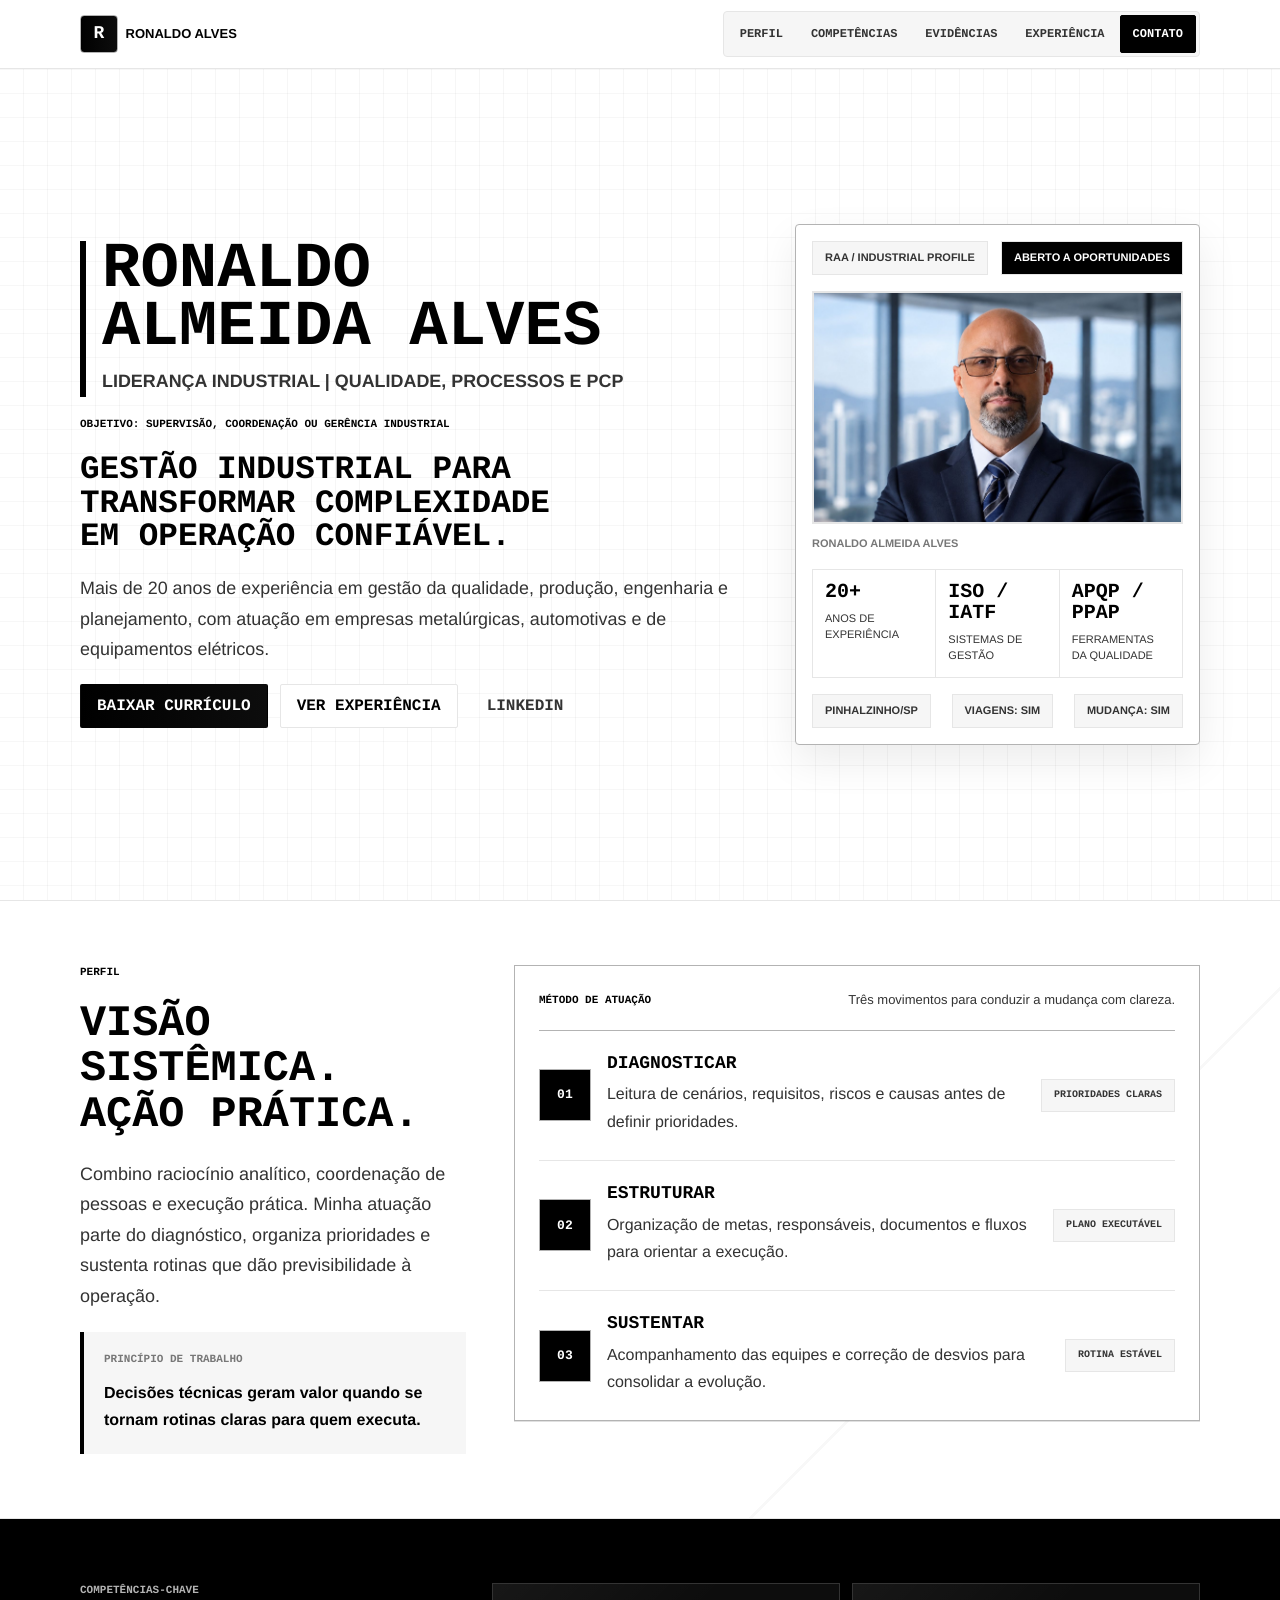
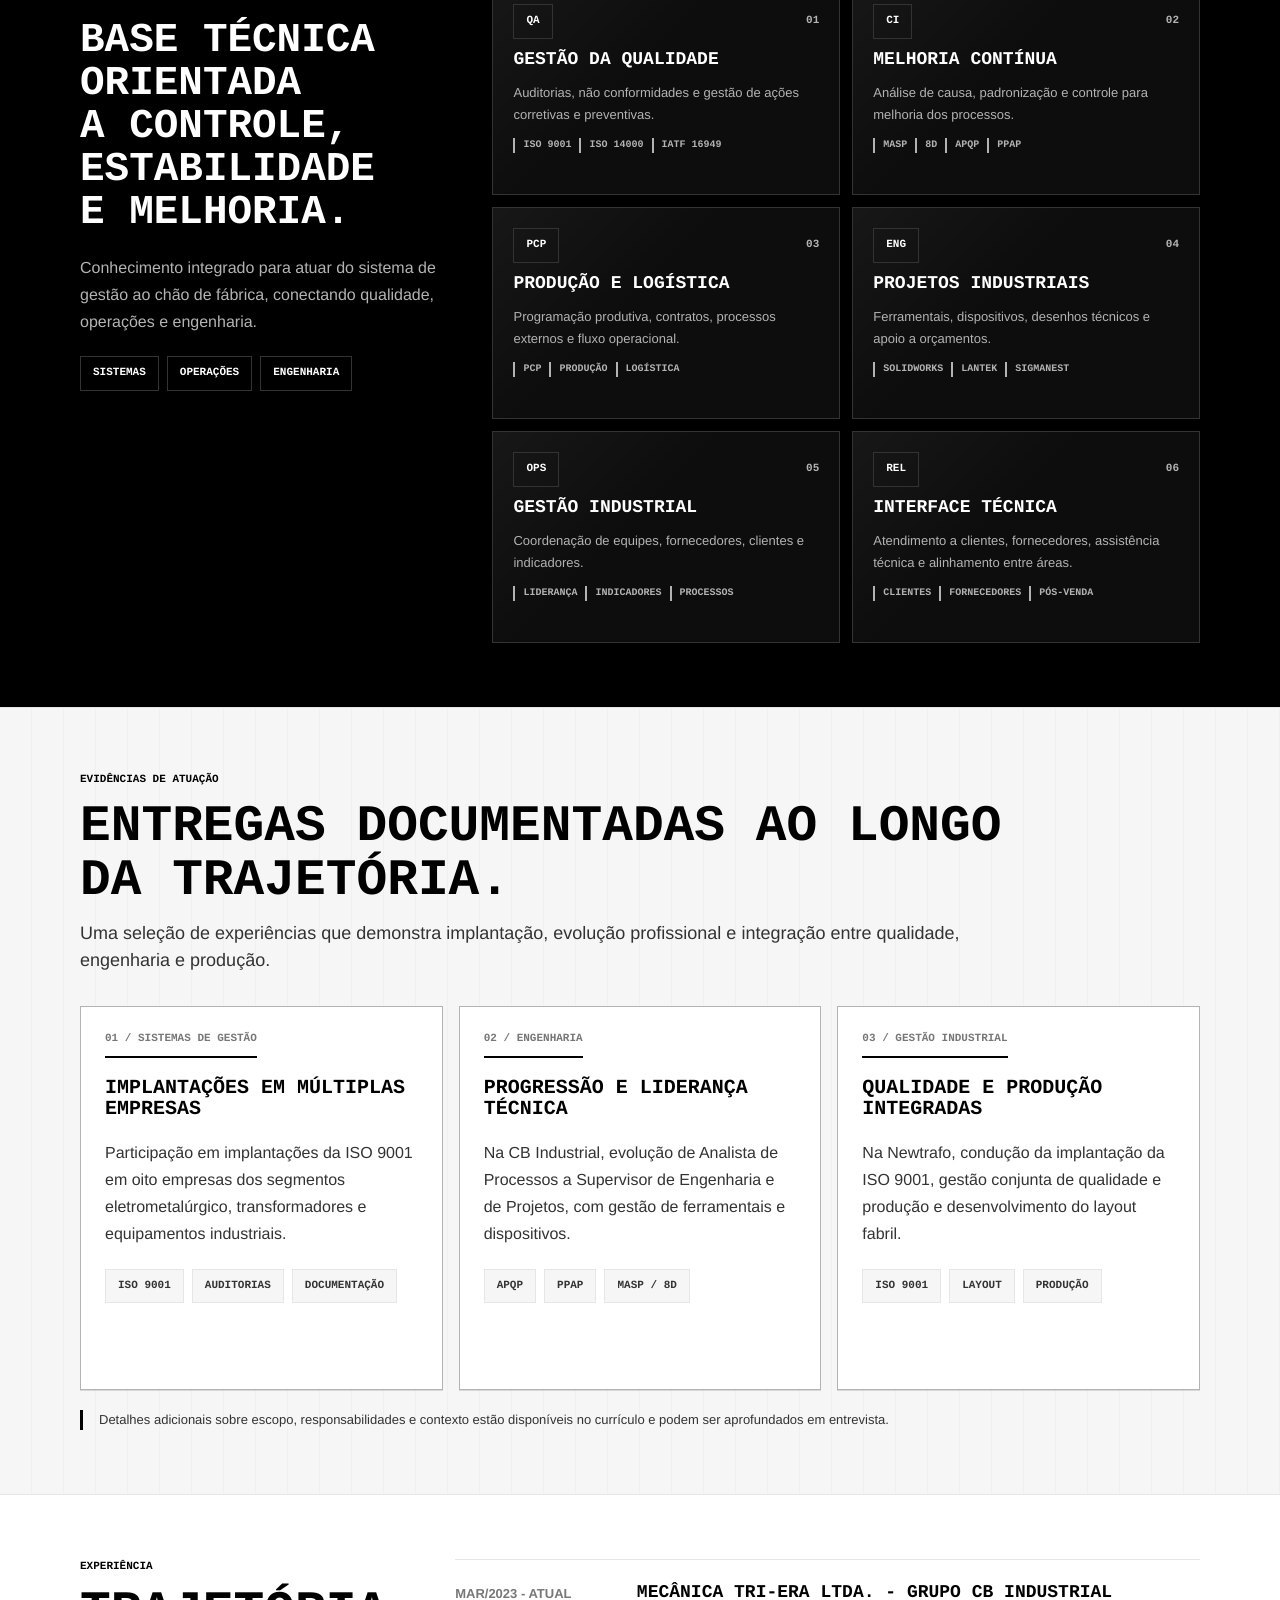
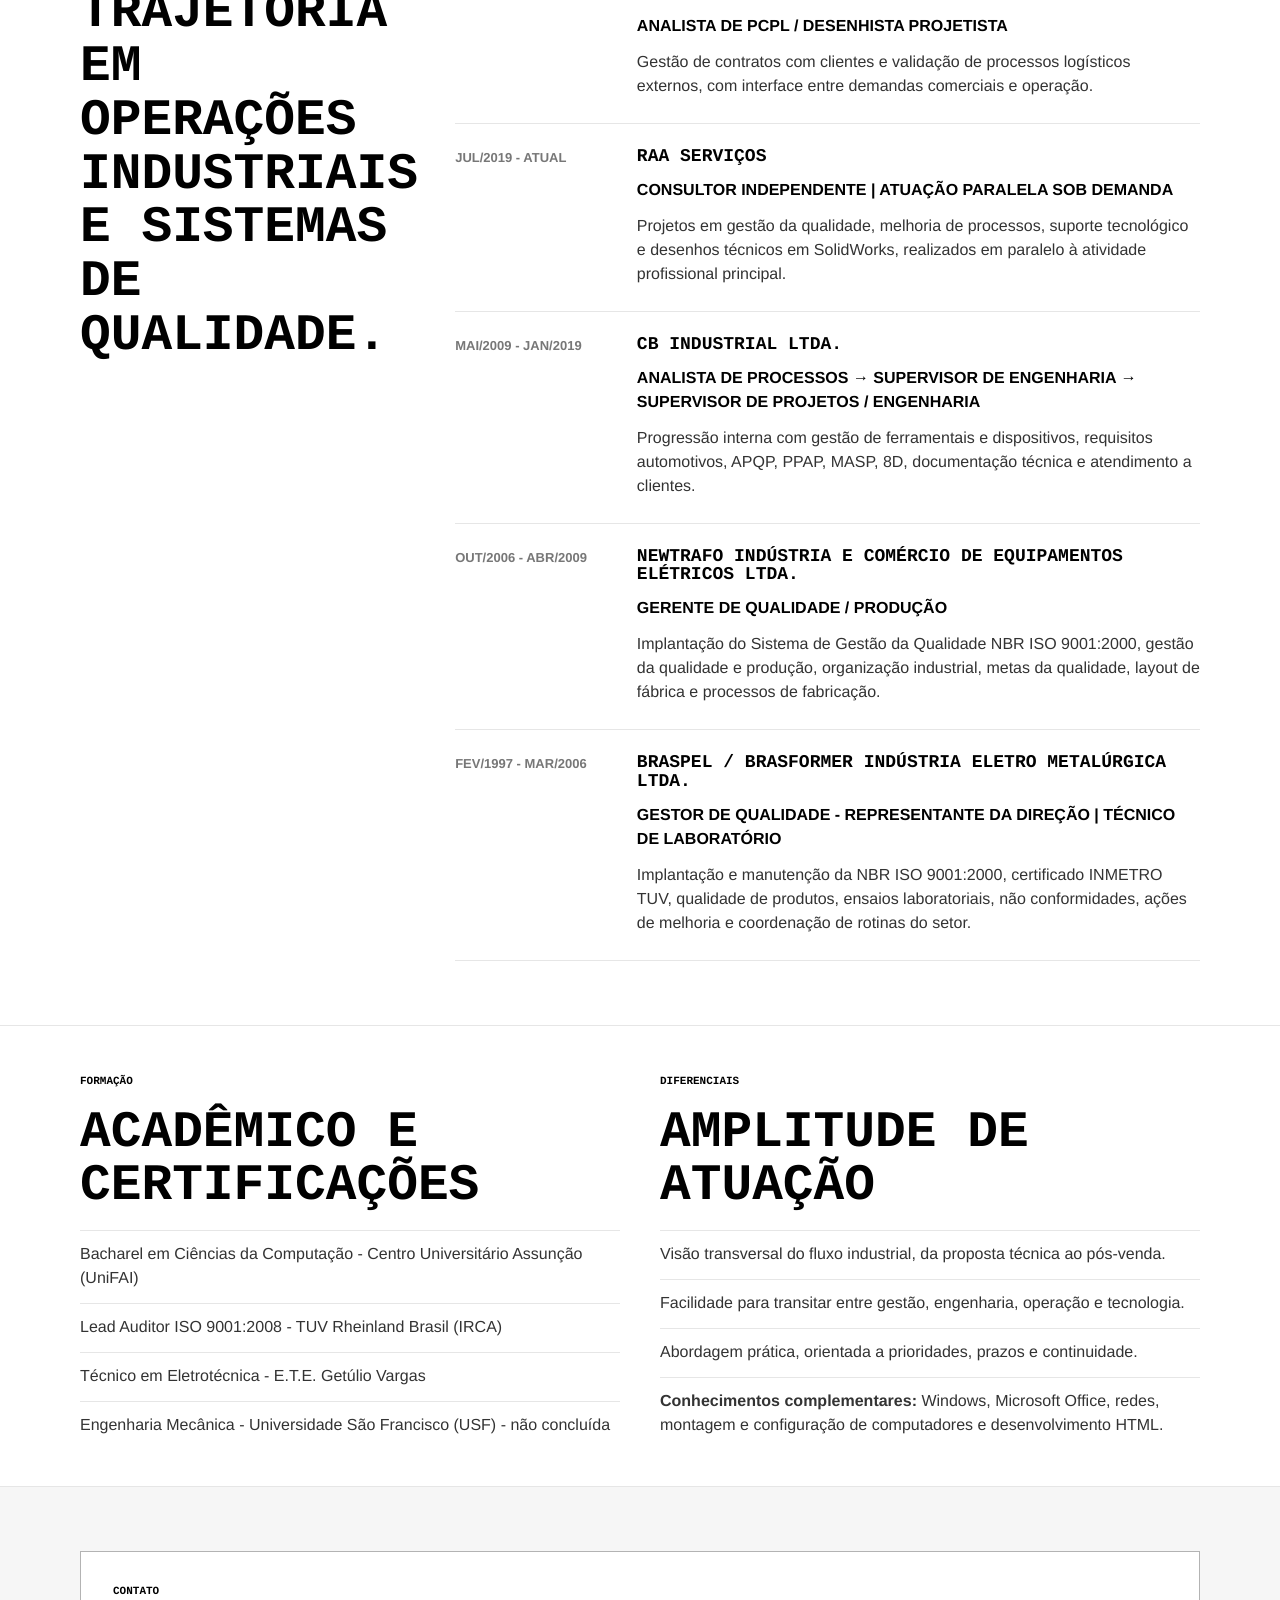
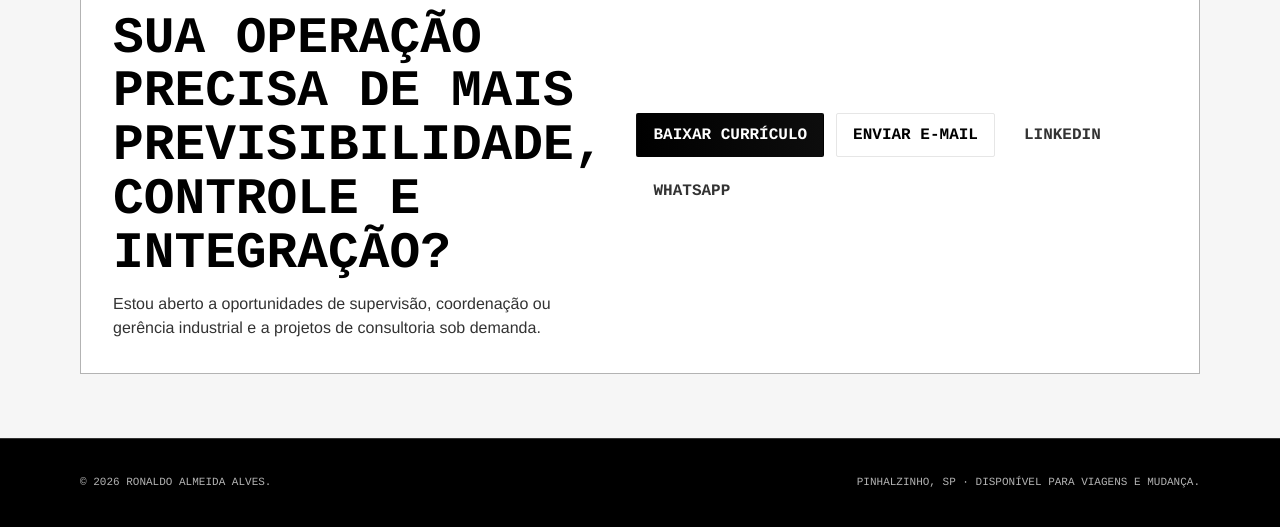
==== commit 62a25bdd: "Atualiza informacoes do portfolio" ====
--- a/index.html
+++ b/index.html
@@ -27,11 +27,10 @@
     <a class="skip-link" href="#conteudo">Pular para o conteúdo</a>
     <header class="site-header">
       <div class="ds-container site-header__inner">
-        <a class="ds-logo" href="#topo" aria-label="Ronaldo Almeida Alves">
+        <a class="ds-logo" href="#topo" aria-label="Ronaldo Alves">
           <span class="ds-logo__mark">R</span>
           <span class="site-brand__text">
-            <strong>Ronaldo Almeida Alves</strong>
-            <small>Gestão industrial</small>
+            <strong>Ronaldo Alves</strong>
           </span>
         </a>
         <button class="menu-toggle" type="button" aria-expanded="false" aria-controls="navegacao-principal">
@@ -168,7 +167,7 @@
               <div class="capability__meta"><span class="capability__code">QA</span><span class="capability__number">01</span></div>
               <h3>Gestão da qualidade</h3>
               <p>Auditorias, não conformidades e gestão de ações corretivas e preventivas.</p>
-              <ul class="capability__tools"><li>ISO 9001</li><li>ISO 19011</li><li>IATF 16949</li></ul>
+              <ul class="capability__tools"><li>ISO 9001</li><li>ISO 14000</li><li>IATF 16949</li></ul>
             </article>
             <article class="capability">
               <div class="capability__meta"><span class="capability__code">CI</span><span class="capability__number">02</span></div>
@@ -258,7 +257,7 @@
               <div class="timeline-item__date">Mar/2023 - Atual</div>
               <div class="timeline-item__body">
                 <h3>Mecânica Tri-Era Ltda. - Grupo CB Industrial</h3>
-                <p class="role">Analista de PCP / Logística</p>
+                <p class="role">Analista de PCPL / Desenhista Projetista</p>
                 <p>Gestão de contratos com clientes e validação de processos logísticos externos, com interface entre demandas comerciais e operação.</p>
               </div>
             </article>
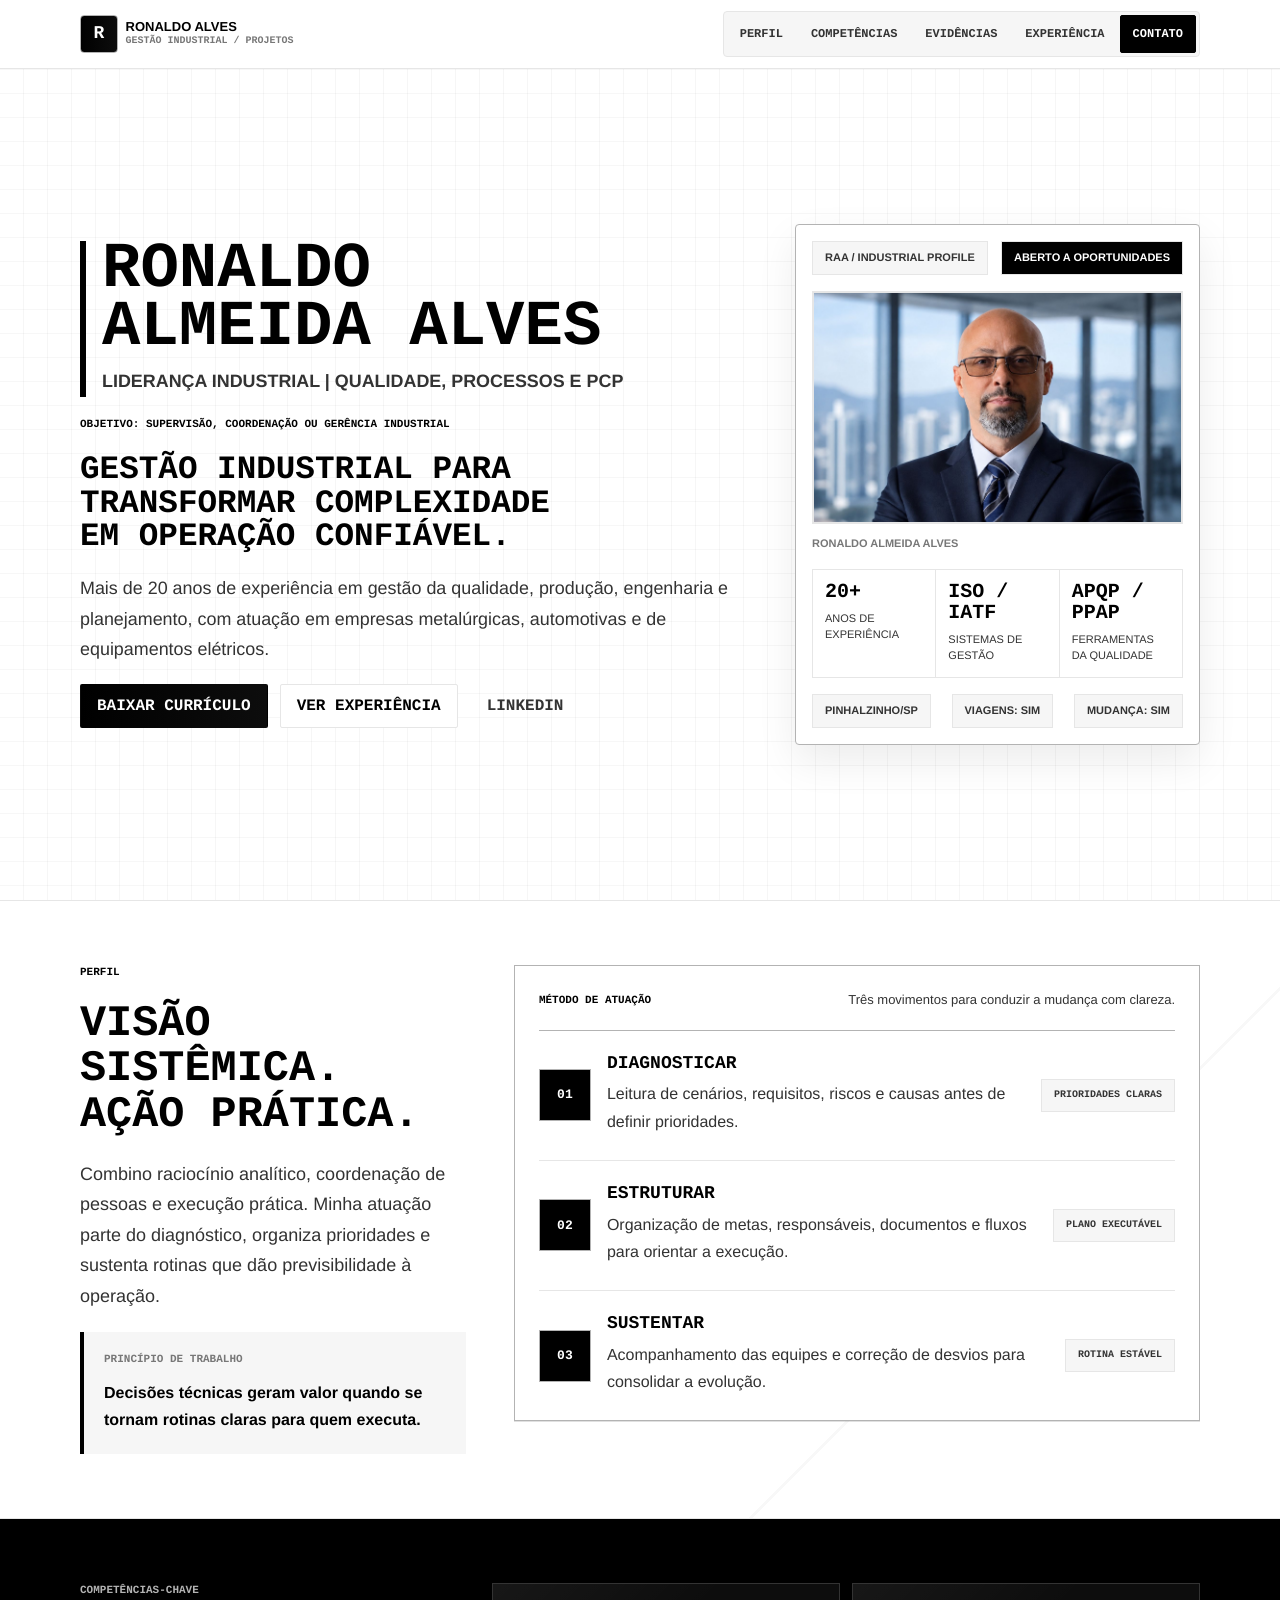
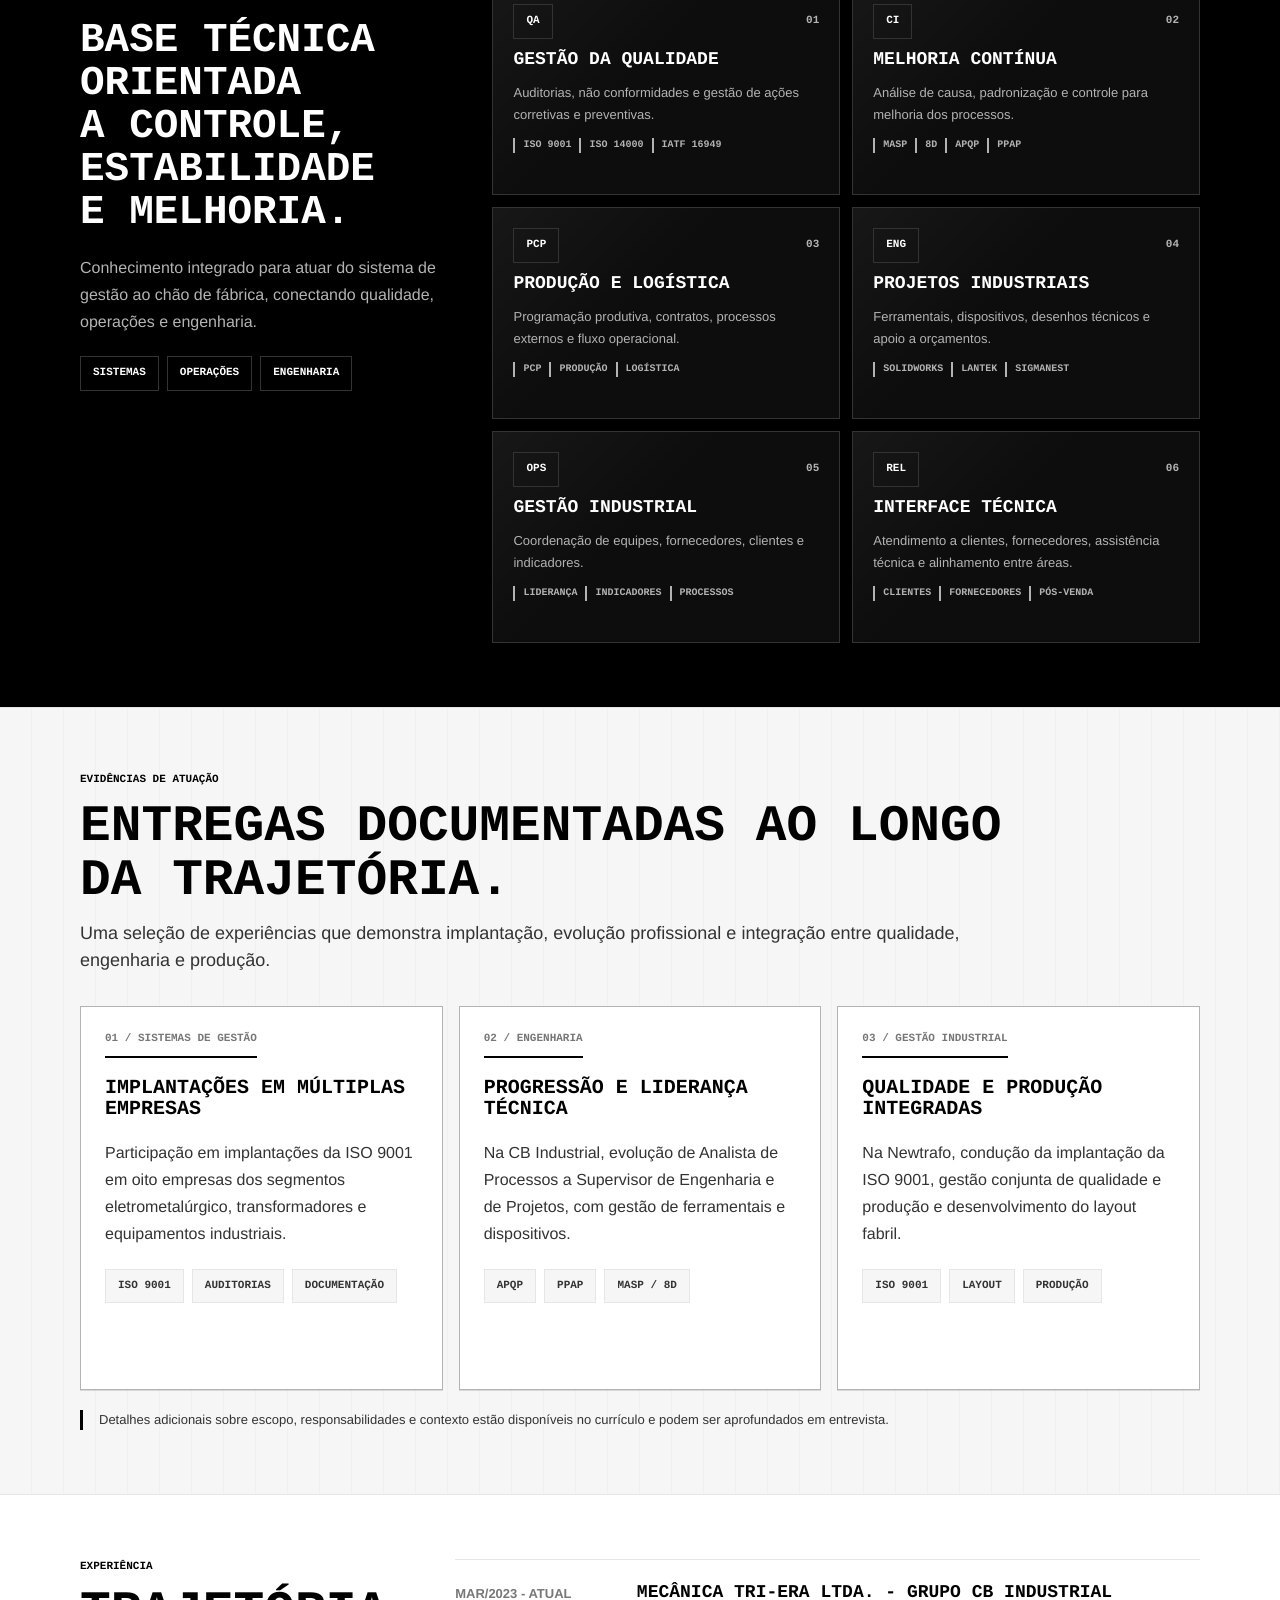
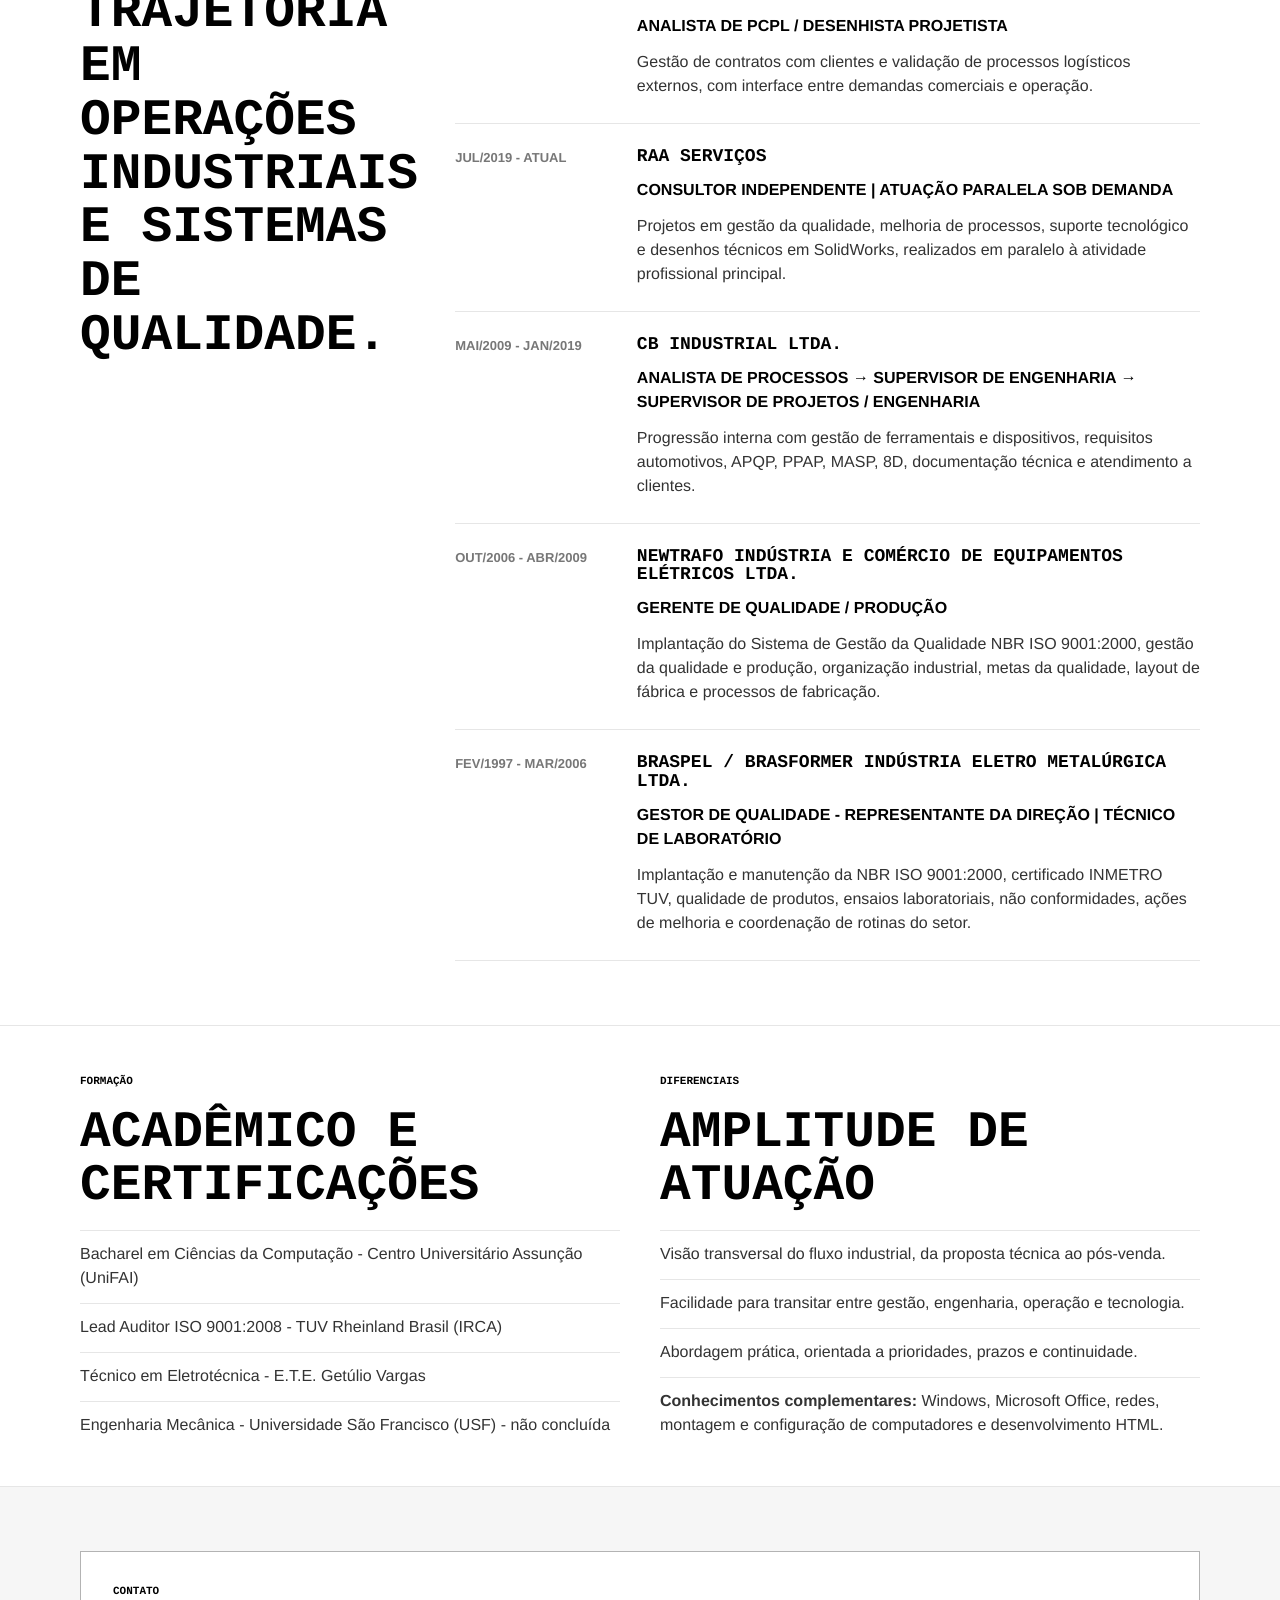
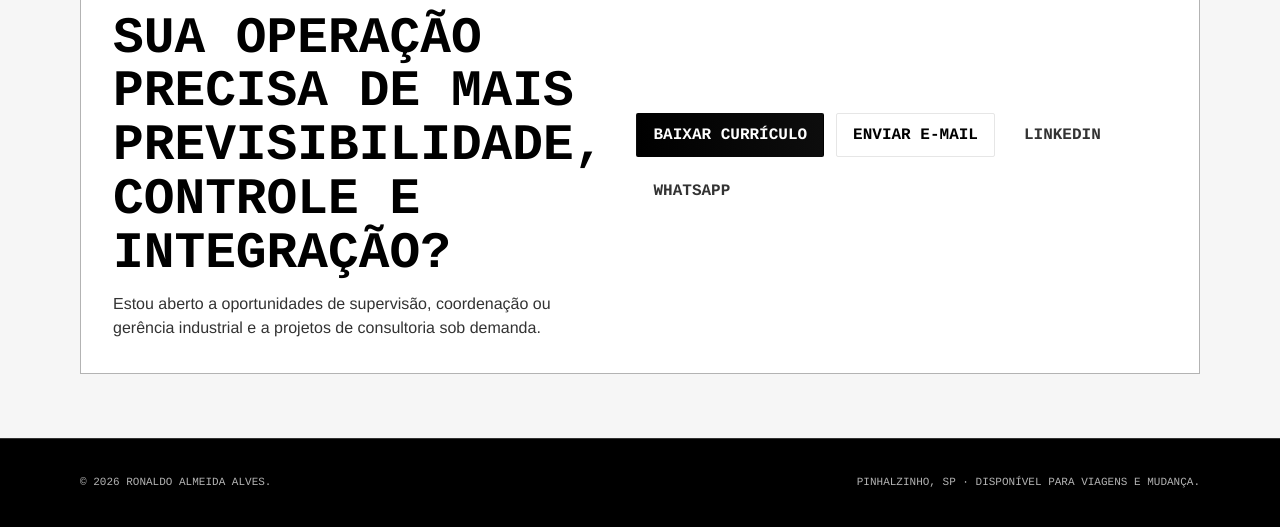
==== commit 7358494c: "Adiciona especialidade ao cabecalho" ====
--- a/index.html
+++ b/index.html
@@ -31,6 +31,7 @@
           <span class="ds-logo__mark">R</span>
           <span class="site-brand__text">
             <strong>Ronaldo Alves</strong>
+            <small>Gestão industrial / projetos</small>
           </span>
         </a>
         <button class="menu-toggle" type="button" aria-expanded="false" aria-controls="navegacao-principal">
